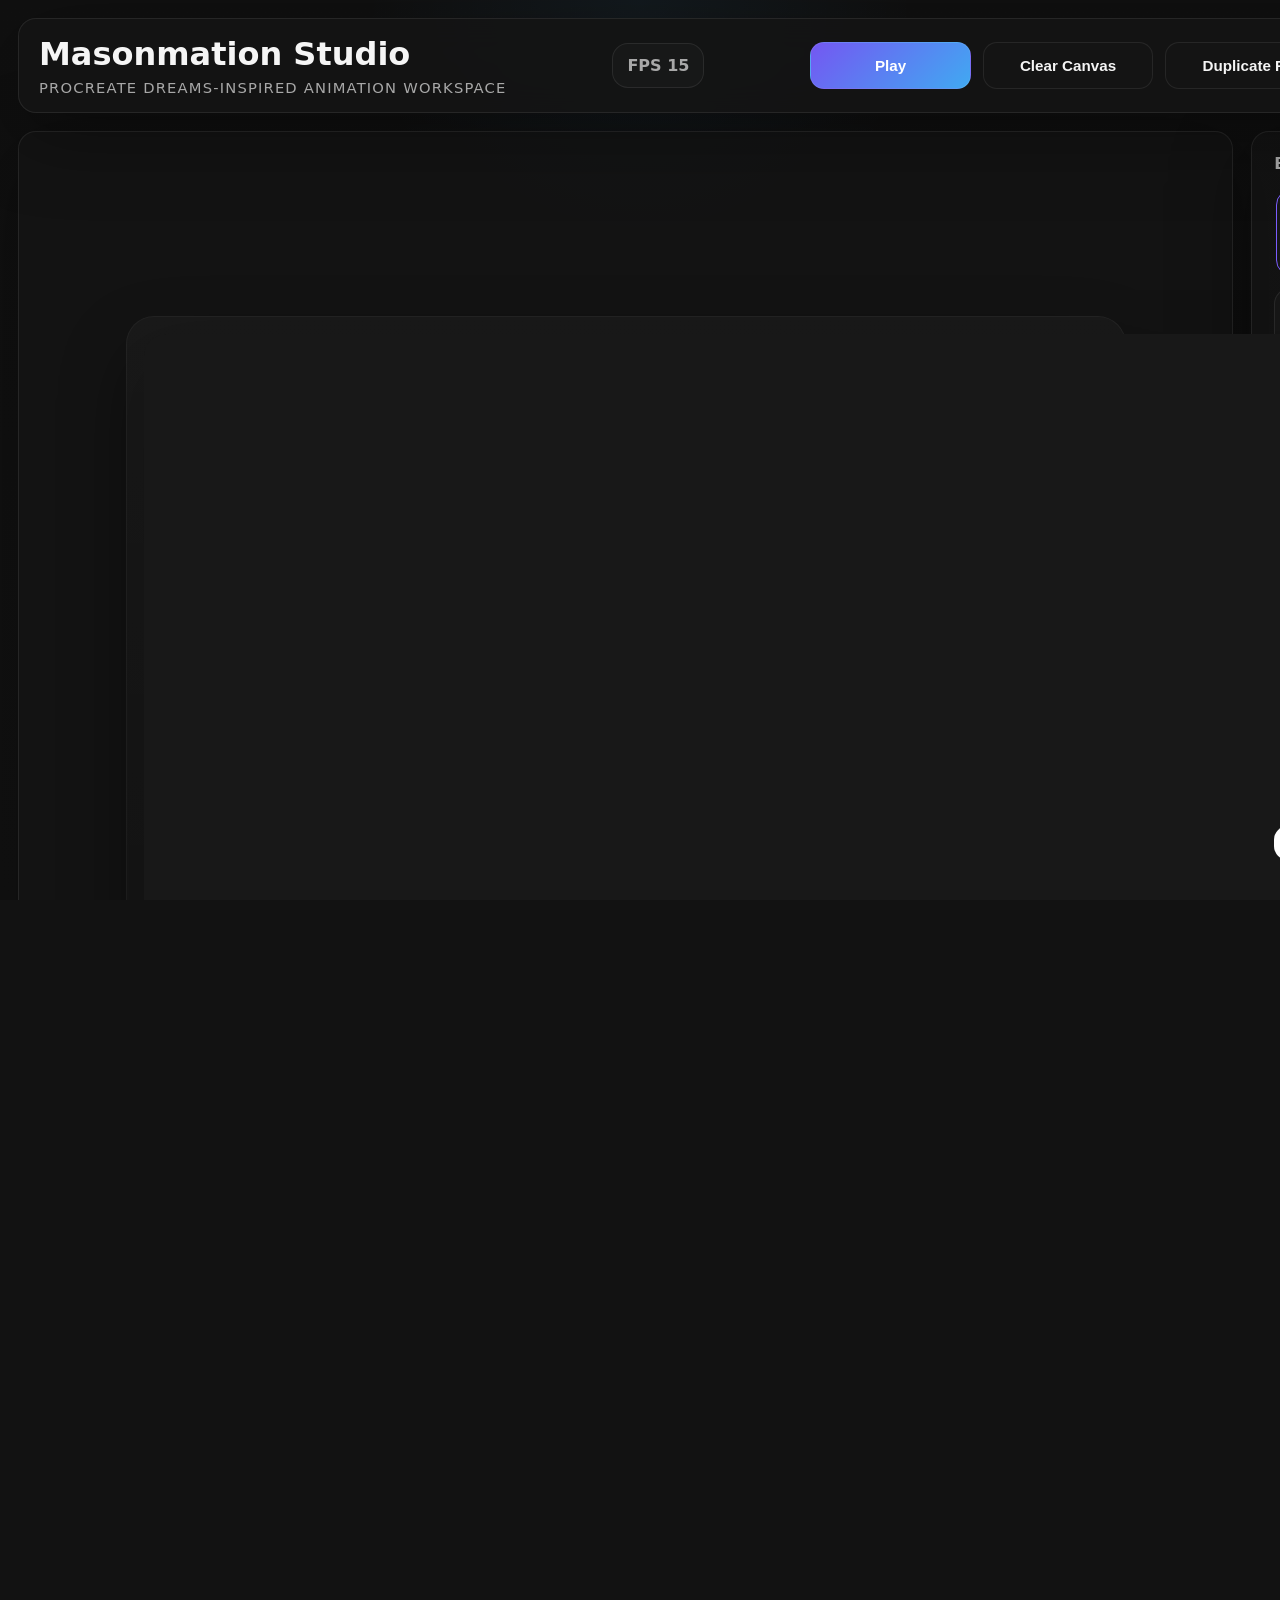
==== index.html @ 1e4b5a47 "start" ====
<!doctype html>
<html lang="en">
  <head>
    <meta charset="UTF-8" />
    <meta name="viewport" content="width=device-width, initial-scale=1.0" />
    <title>Masonmation Studio</title>
    <link rel="stylesheet" href="styles.css" />
  </head>
  <body>
    <header>
      <div class="brand">
        <h1>Masonmation Studio</h1>
        <span>Procreate Dreams-inspired animation workspace</span>
      </div>
      <div class="metric" aria-live="polite">
        <strong id="fpsCounter">FPS 0</strong>
      </div>
      <div class="toolbar" role="toolbar" aria-label="Primary studio controls">
        <button id="playPauseBtn" class="primary" type="button">Play</button>
        <button id="clearBtn" type="button">Clear Canvas</button>
        <button id="duplicateFrameBtn" type="button">Duplicate Frame</button>
        <button id="exportBtn" class="danger" type="button">Export PNG</button>
      </div>
    </header>

    <main>
      <section class="studio-panel" aria-label="Central drawing workspace">
        <div class="canvas-shell">
          <canvas
            id="studioCanvas"
            width="1280"
            height="720"
            aria-label="Animation canvas"
          ></canvas>
        </div>
      </section>

      <aside aria-label="Brush and animation controls">
        <div class="panel-group">
          <h2>Brush Library</h2>
          <div
            class="brush-list"
            role="radiogroup"
            aria-label="Brush selection"
          >
            <button
              class="brush-button active"
              data-brush="technical"
              type="button"
              role="radio"
              aria-checked="true"
            >
              Technical Pen
              <small>Sharp, crisp strokes with polished anti-aliasing</small>
            </button>
            <button
              class="brush-button"
              data-brush="pencil"
              type="button"
              role="radio"
              aria-checked="false"
            >
              Sketching Pencil
              <small>Graphite grain with textured opacity build-up</small>
            </button>
            <button
              class="brush-button"
              data-brush="airbrush"
              type="button"
              role="radio"
              aria-checked="false"
            >
              Airbrush
              <small>Soft radial fading for atmospheric glow</small>
            </button>
            <button
              class="brush-button"
              data-brush="fill"
              type="button"
              role="radio"
              aria-checked="false"
            >
              Fill Tool
              <small>Drag a color onto the canvas to flood fill an area</small>
            </button>
          </div>
        </div>

        <div class="panel-group">
          <h2>Brush Properties</h2>
          <div class="slider-row">
            <label for="sizeRange"
              >Diameter <strong id="sizeValue">28</strong> px</label
            >
            <input id="sizeRange" type="range" min="1" max="100" value="28" />
          </div>
          <div class="slider-row">
            <label for="opacityRange"
              >Opacity <strong id="opacityValue">92</strong>%</label
            >
            <input
              id="opacityRange"
              type="range"
              min="1"
              max="100"
              value="92"
            />
          </div>
          <div class="slider-row">
            <label for="colorPicker">
              Brush Color <strong id="colorValue">#ffffff</strong>
            </label>
            <input id="colorPicker" type="color" value="#ffffff" />
          </div>
          <div class="color-palette" aria-label="Preset brush colors">
            <button
              class="color-swatch active"
              type="button"
              data-color="#ffffff"
              style="background: #ffffff"
            ></button>
            <button
              class="color-swatch"
              type="button"
              data-color="#7a5cff"
              style="background: #7a5cff"
            ></button>
            <button
              class="color-swatch"
              type="button"
              data-color="#44b2ff"
              style="background: #44b2ff"
            ></button>
            <button
              class="color-swatch"
              type="button"
              data-color="#ff5f7a"
              style="background: #ff5f7a"
            ></button>
            <button
              class="color-swatch"
              type="button"
              data-color="#4be8ac"
              style="background: #4be8ac"
            ></button>
            <button
              class="color-swatch"
              type="button"
              data-color="#ffd86d"
              style="background: #ffd86d"
            ></button>
          </div>
          <div class="slider-row">
            <label for="opacityRange"
              >Opacity <strong id="opacityValue">92</strong>%</label
            >
            <input
              id="opacityRange"
              type="range"
              min="1"
              max="100"
              value="92"
            />
          </div>
          <div class="status-row">
            <span
              >Current Brush:
              <strong id="brushName">Technical Pen</strong></span
            >
            <span
              >Frame Rate Target: <strong id="fpsValue">12</strong> FPS</span
            >
            <span>Frame Count: <strong id="frameCount">1</strong></span>
          </div>
        </div>

        <div class="panel-group">
          <h2>Playback Settings</h2>
          <div class="slider-row">
            <label for="fpsRange"
              >Playback Speed <strong id="fpsDisplay">12</strong> FPS</label
            >
            <input id="fpsRange" type="range" min="1" max="60" value="12" />
          </div>
          <div class="slider-row">
            <label for="onionOpacityRange"
              >Onion Skin <strong id="onionOpacityValue">35</strong>%</label
            >
            <input
              id="onionOpacityRange"
              type="range"
              min="0"
              max="100"
              value="35"
            />
          </div>
        </div>
      </aside>
    </main>

    <footer>
      <div class="timeline-shell">
        <div class="timeline-controls">
          <div class="timeline-buttons">
            <button id="addFrameBtn" type="button">Add Keyframe</button>
            <button id="removeFrameBtn" type="button">Remove Keyframe</button>
          </div>
          <div class="timeline-fps-controls">
            <button id="fpsDownBtn" type="button">- FPS</button>
            <input
              id="timelinePlayback"
              type="range"
              min="1"
              max="60"
              value="12"
              aria-label="Frame scrubber"
            />
            <button id="fpsUpBtn" type="button">+ FPS</button>
          </div>
          <div class="frame-actions">
            <button id="prevFrameBtn" class="small" type="button">Prev</button>
            <button id="nextFrameBtn" class="small" type="button">Next</button>
          </div>
        </div>
        <div class="frame-sequence-header">
          <h2>Keyframes</h2>
          <span class="frame-note">Tap a thumbnail to select</span>
        </div>
        <div
          id="frameDeck"
          class="frame-deck"
          aria-label="Keyframe sequence"
        ></div>
      </div>
    </footer>

    <script src="script.js"></script>
  </body>
</html>
          this.fpsUpBtn = document.getElementById("fpsUpBtn");
          this.frameDeck = document.getElementById("frameDeck");
          this.fpsRange = document.getElementById("fpsRange");
          this.timelinePlayback = document.getElementById("timelinePlayback");
          this.onionOpacityRange = document.getElementById("onionOpacityRange");
          this.onionOpacityValue = document.getElementById("onionOpacityValue");
          this.brushButtons = Array.from(
            document.querySelectorAll(".brush-button"),
          );
          this.sizeRange = document.getElementById("sizeRange");
          this.opacityRange = document.getElementById("opacityRange");
          this.colorPicker = document.getElementById("colorPicker");
          this.colorValueLabel = document.getElementById("colorValue");
          this.colorSwatches = Array.from(
            document.querySelectorAll(".color-swatch"),
          );
          this.brushNameLabel = document.getElementById("brushName");
          this.sizeValue = document.getElementById("sizeValue");
          this.opacityValue = document.getElementById("opacityValue");
          this.fpsValue = document.getElementById("fpsValue");
          this.fpsDisplay = document.getElementById("fpsDisplay");
          this.frameCountLabel = document.getElementById("frameCount");

          this.brushSettings = {
            mode: "technical",
            diameter: 28,
            opacity: 0.92,
            color: "#ffffff",
          };
          this.onionOpacity = 0.35;

          this.timeline = [];
          this.activeIndex = 0;
          this.isPlaying = false;
          this.lastFrameTime = 0;
          this.playbackAccumulator = 0;
          this.currentFPS = 0;
          this.pointerDown = false;
          this.lastPoint = null;

          this.setupCanvas();
          this.createInitialFrame();
          this.bindEvents();
          this.renderTimeline();
          requestAnimationFrame(this.loop.bind(this));
        }

        setupCanvas() {
          const dpr = window.devicePixelRatio || 1;
          const targetWidth = 1280;
          const targetHeight = 720;
          this.canvas.dataset.baseWidth = targetWidth;
          this.canvas.dataset.baseHeight = targetHeight;
          this.canvas.width = targetWidth * dpr;
          this.canvas.height = targetHeight * dpr;
          this.canvas.style.width = targetWidth + "px";
          this.canvas.style.height = targetHeight + "px";
          this.ctx.setTransform(dpr, 0, 0, dpr, 0, 0);
          this.ctx.lineCap = "round";
          this.ctx.lineJoin = "round";
          this.clearCanvas();
        }

        createInitialFrame() {
          const blank = this.ctx.createImageData(
            this.canvas.dataset.baseWidth,
            this.canvas.dataset.baseHeight,
          );
          this.timeline.push({ id: Date.now(), imageData: blank });
          this.commitCurrentFrame();
          this.updateFrameCount();
        }

        bindEvents() {
          this.canvas.addEventListener(
            "pointerdown",
            this.onPointerDown.bind(this),
          );
          window.addEventListener("pointermove", this.onPointerMove.bind(this));
          window.addEventListener("pointerup", this.onPointerUp.bind(this));
          this.playPauseBtn.addEventListener(
            "click",
            this.togglePlayback.bind(this),
          );
          this.clearBtn.addEventListener("click", this.clearCanvas.bind(this));
          this.exportBtn.addEventListener("click", this.exportPNG.bind(this));
          this.addFrameBtn.addEventListener(
            "click",
            this.addBlankFrame.bind(this),
          );
          this.duplicateFrameBtn.addEventListener(
            "click",
            this.duplicateFrame.bind(this),
          );
          this.prevFrameBtn.addEventListener(
            "click",
            this.selectPreviousFrame.bind(this),
          );
          this.nextFrameBtn.addEventListener(
            "click",
            this.selectNextFrame.bind(this),
          );
          this.fpsRange.addEventListener("input", this.onFPSChange.bind(this));
          this.timelinePlayback.addEventListener(
            "input",
            this.onTimelineScrub.bind(this),
          );
          this.onionOpacityRange.addEventListener(
            "input",
            this.onOnionOpacityChange.bind(this),
          );
          this.sizeRange.addEventListener(
            "input",
            this.onSizeChange.bind(this),
          );
          this.opacityRange.addEventListener(
            "input",
            this.onOpacityChange.bind(this),
          );
          this.colorPicker.addEventListener(
            "input",
            this.onColorChange.bind(this),
          );
          this.removeFrameBtn.addEventListener(
            "click",
            this.removeCurrentFrame.bind(this),
          );
          this.fpsDownBtn.addEventListener(
            "click",
            this.adjustFPS.bind(this, -1),
          );
          this.fpsUpBtn.addEventListener("click", this.adjustFPS.bind(this, 1));
          this.colorSwatches.forEach((button) => {
            button.draggable = true;
            button.addEventListener(
              "click",
              this.onColorSwatchClick.bind(this),
            );
            button.addEventListener(
              "dragstart",
              this.onColorDragStart.bind(this),
            );
            button.addEventListener("dragend", this.onColorDragEnd.bind(this));
          });
          this.canvas.addEventListener(
            "dragover",
            this.onCanvasDragOver.bind(this),
          );
          this.canvas.addEventListener("drop", this.onCanvasDrop.bind(this));
          this.brushButtons.forEach((button) =>
            button.addEventListener("click", this.onBrushSelect.bind(this)),
          );
        }

        onBrushSelect(event) {
          const button = event.currentTarget;
          const selected = button.dataset.brush;
          this.brushSettings.mode = selected;
          this.brushButtons.forEach((btn) => {
            const isSelected = btn.dataset.brush === selected;
            btn.classList.toggle("active", isSelected);
            btn.setAttribute("aria-checked", isSelected ? "true" : "false");
          });
          this.brushNameLabel.textContent = button.textContent.trim();
        }

        onColorChange(event) {
          const color = event.target.value;
          this.brushSettings.color = color;
          this.colorValueLabel.textContent = color;
          this.colorSwatches.forEach((swatch) => {
            swatch.classList.toggle("active", swatch.dataset.color === color);
          });
        }

        onColorSwatchClick(event) {
          const color = event.currentTarget.dataset.color;
          this.brushSettings.color = color;
          this.colorPicker.value = color;
          this.colorValueLabel.textContent = color;
          this.colorSwatches.forEach((swatch) => {
            swatch.classList.toggle("active", swatch.dataset.color === color);
          });
        }

        onColorDragStart(event) {
          const color = event.currentTarget.dataset.color;
          event.dataTransfer.setData("text/plain", color);
          event.dataTransfer.effectAllowed = "copy";
          event.currentTarget.classList.add("dragging");
        }

        onCanvasDragOver(event) {
          event.preventDefault();
          event.dataTransfer.dropEffect = "copy";
        }

        onCanvasDrop(event) {
          event.preventDefault();
          const color = event.dataTransfer.getData("text/plain");
          if (!color) return;
          const point = this.normalizePoint(event);
          this.fillAreaAt(point, color);
          this.commitCurrentFrame();
        }

        onSizeChange(event) {
          const diameter = Number(event.target.value);
          this.brushSettings.diameter = diameter;
          this.sizeValue.textContent = diameter;
        }

        onOpacityChange(event) {
          const opacity = Number(event.target.value) / 100;
          this.brushSettings.opacity = opacity;
          this.opacityValue.textContent = String(Math.round(opacity * 100));
        }

        onFPSChange(event) {
          const fps = Number(event.target.value);
          this.fpsValue.textContent = fps;
          this.fpsDisplay.textContent = fps;
          this.timelinePlayback.value = fps;
        }

        onTimelineScrub(event) {
          const targetFPS = Number(event.target.value);
          this.fpsRange.value = targetFPS;
          this.onFPSChange({ target: { value: targetFPS } });
        }

        onOnionOpacityChange(event) {
          const value = Number(event.target.value);
          this.onionOpacity = value / 100;
          this.onionOpacityValue.textContent = value;
          this.restoreCurrentFrame();
        }

        adjustFPS(amount) {
          const currentValue = Number(this.fpsRange.value);
          const nextValue = Math.min(60, Math.max(1, currentValue + amount));
          this.fpsRange.value = nextValue;
          this.onFPSChange({ target: { value: nextValue } });
        }

        removeCurrentFrame() {
          if (this.timeline.length <= 1) return;
          this.timeline.splice(this.activeIndex, 1);
          this.activeIndex = Math.min(
            this.activeIndex,
            this.timeline.length - 1,
          );
          this.restoreCurrentFrame();
          this.updateFrameCount();
          this.renderTimeline();
        }

        onPointerDown(event) {
          if (this.isPlaying) return;
          const point = this.normalizePoint(event);
          if (this.brushSettings.mode === "fill") {
            this.fillAreaAt(point, this.brushSettings.color);
            this.commitCurrentFrame();
            return;
          }
          this.pointerDown = true;
          this.canvas.setPointerCapture(event.pointerId);
          this.lastPoint = point;
          this.drawAtPoint(point, true);
        }

        onPointerMove(event) {
          if (!this.pointerDown || this.isPlaying) return;
          const point = this.normalizePoint(event);
          if (this.lastPoint) {
            this.drawLine(this.lastPoint, point);
          }
          this.lastPoint = point;
        }

        onPointerUp(event) {
          if (!this.pointerDown) return;
          this.pointerDown = false;
          this.canvas.releasePointerCapture(event.pointerId);
          this.commitCurrentFrame();
          this.lastPoint = null;
        }

        normalizePoint(event) {
          const rect = this.canvas.getBoundingClientRect();
          const x =
            ((event.clientX - rect.left) * (this.canvas.width / rect.width)) /
            (window.devicePixelRatio || 1);
          const y =
            ((event.clientY - rect.top) * (this.canvas.height / rect.height)) /
            (window.devicePixelRatio || 1);
          return { x, y };
        }

        drawAtPoint(point, isPress = false) {
          if (this.brushSettings.mode === "airbrush") {
            this.paintAirbrush(point);
          } else if (this.brushSettings.mode === "pencil") {
            this.paintPencil(point, isPress);
          } else {
            this.paintTechnical(point);
          }
        }

        drawLine(from, to) {
          const steps = Math.max(
            2,
            Math.ceil(Math.hypot(to.x - from.x, to.y - from.y) / 2),
          );
          const dx = (to.x - from.x) / steps;
          const dy = (to.y - from.y) / steps;
          for (let step = 0; step <= steps; step += 1) {
            const point = {
              x: from.x + dx * step,
              y: from.y + dy * step,
            };
            this.drawAtPoint(point);
          }
        }

        fillAreaAt(point, fillColor) {
          const width = this.canvas.dataset.baseWidth;
          const height = this.canvas.dataset.baseHeight;
          const imageData = this.ctx.getImageData(0, 0, width, height);
          const data = imageData.data;
          const targetIndex =
            (Math.floor(point.y) * width + Math.floor(point.x)) * 4;
          const targetR = data[targetIndex];
          const targetG = data[targetIndex + 1];
          const targetB = data[targetIndex + 2];
          const targetA = data[targetIndex + 3];
          const fillRGBA = this.hexToRgbaArray(fillColor, 255);
          if (
            targetR === fillRGBA[0] &&
            targetG === fillRGBA[1] &&
            targetB === fillRGBA[2] &&
            targetA === fillRGBA[3]
          ) {
            return;
          }

          const stack = [{ x: Math.floor(point.x), y: Math.floor(point.y) }];
          while (stack.length) {
            const { x, y } = stack.pop();
            if (x < 0 || x >= width || y < 0 || y >= height) continue;
            let offset = (y * width + x) * 4;
            if (
              data[offset] !== targetR ||
              data[offset + 1] !== targetG ||
              data[offset + 2] !== targetB ||
              data[offset + 3] !== targetA
            ) {
              continue;
            }

            let left = x;
            while (left >= 0) {
              const leftOffset = (y * width + left) * 4;
              if (
                data[leftOffset] !== targetR ||
                data[leftOffset + 1] !== targetG ||
                data[leftOffset + 2] !== targetB ||
                data[leftOffset + 3] !== targetA
              ) {
                break;
              }
              left -= 1;
            }
            left += 1;

            let right = x;
            while (right < width) {
              const rightOffset = (y * width + right) * 4;
              if (
                data[rightOffset] !== targetR ||
                data[rightOffset + 1] !== targetG ||
                data[rightOffset + 2] !== targetB ||
                data[rightOffset + 3] !== targetA
              ) {
                break;
              }
              right += 1;
            }
            right -= 1;

            for (let fillX = left; fillX <= right; fillX += 1) {
              const fillOffset = (y * width + fillX) * 4;
              data[fillOffset] = fillRGBA[0];
              data[fillOffset + 1] = fillRGBA[1];
              data[fillOffset + 2] = fillRGBA[2];
              data[fillOffset + 3] = fillRGBA[3];

              if (y > 0) stack.push({ x: fillX, y: y - 1 });
              if (y < height - 1) stack.push({ x: fillX, y: y + 1 });
            }
          }

          this.ctx.putImageData(imageData, 0, 0);
        }

        paintTechnical(point) {
          const size = this.brushSettings.diameter;
          this.ctx.save();
          this.ctx.globalAlpha = this.brushSettings.opacity;
          this.ctx.lineWidth = size;
          this.ctx.strokeStyle = this.brushSettings.color;
          this.ctx.beginPath();
          this.ctx.arc(point.x, point.y, size * 0.5, 0, Math.PI * 2);
          this.ctx.fillStyle = this.brushSettings.color;
          this.ctx.fill();
          this.ctx.restore();
        }

        paintPencil(point, isPress) {
          const baseSize = this.brushSettings.diameter;
          const alpha = Math.max(0.12, this.brushSettings.opacity * 0.28);
          this.ctx.save();
          this.ctx.globalAlpha = alpha;
          this.ctx.strokeStyle = this.brushSettings.color;
          this.ctx.lineWidth = baseSize * 0.55;
          this.ctx.lineCap = "round";
          this.ctx.lineJoin = "round";
          for (let pass = 0; pass < 4; pass += 1) {
            const jitterX = (Math.random() - 0.5) * baseSize * 0.35;
            const jitterY = (Math.random() - 0.5) * baseSize * 0.35;
            this.ctx.beginPath();
            this.ctx.moveTo(point.x + jitterX, point.y + jitterY);
            this.ctx.lineTo(point.x + jitterX + 0.1, point.y + jitterY + 0.1);
            this.ctx.stroke();
          }
          this.ctx.restore();

          if (isPress) {
            this.ctx.save();
            this.ctx.globalAlpha = alpha * 0.5;
            this.ctx.fillStyle = this.brushSettings.color;
            this.ctx.beginPath();
            this.ctx.arc(point.x, point.y, baseSize * 0.35, 0, Math.PI * 2);
            this.ctx.fill();
            this.ctx.restore();
          }
        }

        paintAirbrush(point) {
          const radius = this.brushSettings.diameter * 0.75;
          const gradient = this.ctx.createRadialGradient(
            point.x,
            point.y,
            radius * 0.05,
            point.x,
            point.y,
            radius,
          );
          gradient.addColorStop(
            0,
            this.hexToRgba(
              this.brushSettings.color,
              this.brushSettings.opacity,
            ),
          );
          gradient.addColorStop(
            0.6,
            this.hexToRgba(
              this.brushSettings.color,
              this.brushSettings.opacity * 0.35,
            ),
          );
          gradient.addColorStop(1, this.hexToRgba(this.brushSettings.color, 0));
          this.ctx.save();
          this.ctx.globalCompositeOperation = "source-over";
          this.ctx.fillStyle = gradient;
          this.ctx.beginPath();
          this.ctx.arc(point.x, point.y, radius, 0, Math.PI * 2);
          this.ctx.fill();
          this.ctx.restore();
        }

        hexToRgba(hex, alpha) {
          const normalized = hex.replace("#", "");
          const bigint = parseInt(normalized, 16);
          const r = (bigint >> 16) & 255;
          const g = (bigint >> 8) & 255;
          const b = bigint & 255;
          return `rgba(${r}, ${g}, ${b}, ${alpha})`;
        }

        hexToRgbaArray(hex, alpha = 255) {
          const normalized = hex.replace("#", "");
          const bigint = parseInt(normalized, 16);
          const r = (bigint >> 16) & 255;
          const g = (bigint >> 8) & 255;
          const b = bigint & 255;
          return [r, g, b, alpha];
        }

        onColorDragEnd(event) {
          event.currentTarget.classList.remove("dragging");
        }

        clearCanvas() {
          this.ctx.save();
          this.ctx.setTransform(1, 0, 0, 1, 0, 0);
          this.ctx.clearRect(0, 0, this.canvas.width, this.canvas.height);
          this.ctx.restore();
          this.ctx.fillStyle = "rgba(0,0,0,0)";
          const blank = this.ctx.createImageData(
            this.canvas.dataset.baseWidth,
            this.canvas.dataset.baseHeight,
          );
          this.ctx.putImageData(blank, 0, 0);
          this.commitCurrentFrame();
        }

        commitCurrentFrame() {
          const imageData = this.ctx.getImageData(
            0,
            0,
            this.canvas.dataset.baseWidth,
            this.canvas.dataset.baseHeight,
          );
          this.timeline[this.activeIndex] = {
            id: this.timeline[this.activeIndex]?.id || Date.now(),
            imageData: imageData,
          };
          this.updateFrameCount();
          this.renderTimeline();
        }

        restoreCurrentFrame() {
          const current = this.timeline[this.activeIndex];
          if (!current) return;
          const width = this.canvas.dataset.baseWidth;
          const height = this.canvas.dataset.baseHeight;
          this.ctx.clearRect(0, 0, width, height);
          if (this.onionOpacity > 0 && this.activeIndex > 0) {
            const previous = this.timeline[this.activeIndex - 1];
            if (previous) {
              this.ctx.save();
              this.ctx.globalAlpha = this.onionOpacity;
              this.ctx.putImageData(previous.imageData, 0, 0);
              this.ctx.restore();
            }
          }
          this.ctx.putImageData(current.imageData, 0, 0);
        }

        addBlankFrame() {
          const blank = this.ctx.createImageData(
            this.canvas.dataset.baseWidth,
            this.canvas.dataset.baseHeight,
          );
          this.timeline.splice(this.activeIndex + 1, 0, {
            id: Date.now(),
            imageData: blank,
          });
          this.activeIndex += 1;
          this.updateFrameCount();
          this.renderTimeline();
          this.restoreCurrentFrame();
        }

        duplicateFrame() {
          const current = this.timeline[this.activeIndex];
          const copy = this.cloneImageData(current.imageData);
          this.timeline.splice(this.activeIndex + 1, 0, {
            id: Date.now(),
            imageData: copy,
          });
          this.activeIndex += 1;
          this.updateFrameCount();
          this.renderTimeline();
          this.restoreCurrentFrame();
        }

        cloneImageData(source) {
          const copy = this.ctx.createImageData(source.width, source.height);
          copy.data.set(new Uint8ClampedArray(source.data));
          return copy;
        }

        selectFrame(index) {
          if (index < 0 || index >= this.timeline.length) return;
          this.commitCurrentFrame();
          this.activeIndex = index;
          this.restoreCurrentFrame();
          this.renderTimeline();
        }

        selectPreviousFrame() {
          this.selectFrame(Math.max(0, this.activeIndex - 1));
        }

        selectNextFrame() {
          this.selectFrame(
            Math.min(this.timeline.length - 1, this.activeIndex + 1),
          );
        }

        togglePlayback() {
          this.isPlaying = !this.isPlaying;
          this.playPauseBtn.textContent = this.isPlaying ? "Pause" : "Play";
          if (!this.isPlaying) {
            this.commitCurrentFrame();
          } else {
            this.playbackAccumulator = 0;
            this.lastFrameTime = performance.now();
          }
        }

        loop(timestamp) {
          const delta = timestamp - this.lastFrameTime;
          this.lastFrameTime = timestamp;
          this.currentFPS = 1000 / Math.max(delta, 1);
          this.fpsCounter.textContent = `FPS ${Math.round(this.currentFPS)}`;
          if (this.isPlaying) {
            const target = 1000 / Number(this.fpsRange.value);
            this.playbackAccumulator += delta;
            while (this.playbackAccumulator >= target) {
              this.playbackAccumulator -= target;
              this.activeIndex = (this.activeIndex + 1) % this.timeline.length;
              this.restoreCurrentFrame();
              this.renderTimeline();
            }
          }
          requestAnimationFrame(this.loop.bind(this));
        }

        renderTimeline() {
          this.frameDeck.innerHTML = "";
          this.timeline.forEach((frame, index) => {
            const card = document.createElement("div");
            card.className =
              "frame-card" + (index === this.activeIndex ? " active" : "");
            const titleButton = document.createElement("button");
            titleButton.type = "button";
            titleButton.textContent = `Frame ${index + 1}`;
            titleButton.addEventListener("click", () =>
              this.selectFrame(index),
            );

            const thumbShell = document.createElement("div");
            thumbShell.className = "frame-thumb";
            const thumbCanvas = document.createElement("canvas");
            thumbCanvas.width = 128;
            thumbCanvas.height = 72;
            const thumbCtx = thumbCanvas.getContext("2d");
            const preview = document.createElement("canvas");
            preview.width = frame.imageData.width;
            preview.height = frame.imageData.height;
            preview.getContext("2d").putImageData(frame.imageData, 0, 0);
            thumbCtx.drawImage(
              preview,
              0,
              0,
              thumbCanvas.width,
              thumbCanvas.height,
            );
            thumbShell.appendChild(thumbCanvas);

            const actions = document.createElement("div");
            actions.className = "frame-actions";
            const gotoBtn = document.createElement("button");
            gotoBtn.className = "small";
            gotoBtn.type = "button";
            gotoBtn.textContent = "Go";
            gotoBtn.addEventListener("click", () => this.selectFrame(index));
            const removeBtn = document.createElement("button");
            removeBtn.className = "small";
            removeBtn.type = "button";
            removeBtn.textContent = "Del";
            removeBtn.addEventListener("click", () => {
              if (this.timeline.length === 1) return;
              this.timeline.splice(index, 1);
              this.activeIndex = Math.min(
                this.activeIndex,
                this.timeline.length - 1,
              );
              this.restoreCurrentFrame();
              this.updateFrameCount();
              this.renderTimeline();
            });
            actions.appendChild(gotoBtn);
            actions.appendChild(removeBtn);

            card.appendChild(titleButton);
            card.appendChild(thumbShell);
            card.appendChild(actions);
            this.frameDeck.appendChild(card);
          });
          this.frameCountLabel.textContent = this.timeline.length;
        }

        updateFrameCount() {
          this.frameCountLabel.textContent = this.timeline.length;
        }

        exportPNG() {
          this.commitCurrentFrame();
          this.canvas.toBlob((blob) => {
            if (!blob) return;
            const url = URL.createObjectURL(blob);
            const anchor = document.createElement("a");
            anchor.href = url;
            anchor.download = "masonmation-frame.png";
            document.body.appendChild(anchor);
            anchor.click();
            anchor.remove();
            URL.revokeObjectURL(url);
          }, "image/png");
        }
      }

      window.addEventListener("DOMContentLoaded", () => {
        new AnimationStudio();
      });
    </script>
  </body>
</html>
---- styles.css ----
:root {
  color-scheme: dark;
  --bg-surface: #121212;
  --bg-panel: #1b1b1b;
  --bg-canvas: #181818;
  --text-primary: #f5f5f5;
  --text-secondary: #a8a8a8;
  --border: rgba(255, 255, 255, 0.08);
  --shadow: 0 20px 80px rgba(0, 0, 0, 0.35);
  --accent: #7a5cff;
  --accent-strong: #44b2ff;
  --danger: #ff5f7a;
  --success: #4be8ac;
  --canvas-width: 1024px;
  --canvas-height: 576px;
  --radius: 18px;
}

* {
  box-sizing: border-box;
}

html,
body {
  margin: 0;
  height: 100%;
  background:
    radial-gradient(
      circle at top,
      rgba(66, 178, 255, 0.06),
      transparent 25%
    ),
    linear-gradient(180deg, #101010 0%, #121212 100%);
  color: var(--text-primary);
  font-family:
    Inter,
    ui-sans-serif,
    system-ui,
    -apple-system,
    BlinkMacSystemFont,
    "Segoe UI",
    sans-serif;
  overflow-x: hidden;
  overflow-y: auto;
}

body {
  display: grid;
  grid-template-rows: auto 1fr auto;
  min-height: 100vh;
  gap: 18px;
  padding: 18px;
}

header,
footer {
  display: flex;
  align-items: center;
  justify-content: space-between;
  background: rgba(20, 20, 20, 0.9);
  border: 1px solid var(--border);
  backdrop-filter: blur(15px);
  padding: 16px 20px;
  border-radius: var(--radius);
  box-shadow: var(--shadow);
}

header h1,
header p,
footer h2 {
  margin: 0;
}

.brand {
  display: grid;
  gap: 6px;
}

.brand span {
  color: var(--text-secondary);
  font-size: 0.92rem;
  letter-spacing: 0.08em;
  text-transform: uppercase;
}

.toolbar {
  display: grid;
  grid-template-columns: repeat(4, minmax(120px, auto));
  gap: 12px;
  width: min(100%, 720px);
}

.toolbar button,
.toolbar select {
  border: 1px solid rgba(255, 255, 255, 0.08);
  background: #141414;
  color: var(--text-primary);
  border-radius: 14px;
  padding: 14px 16px;
  font-size: 0.95rem;
  font-weight: 600;
  cursor: pointer;
  transition:
    transform 140ms ease,
    border-color 140ms ease,
    background 140ms ease;
}

.toolbar button:hover,
.toolbar select:hover {
  transform: translateY(-1px);
  border-color: rgba(122, 92, 255, 0.6);
}

.toolbar button.primary {
  background: linear-gradient(
    135deg,
    rgba(122, 92, 255, 0.95),
    rgba(68, 178, 255, 0.95)
  );
  color: #ffffff;
}

.toolbar button.danger {
  background: rgba(255, 95, 122, 0.16);
  color: #ffa3b5;
}

.metric {
  display: inline-flex;
  align-items: center;
  gap: 10px;
  padding: 12px 14px;
  border: 1px solid var(--border);
  border-radius: 16px;
  font-variant-numeric: tabular-nums;
  color: var(--text-secondary);
  background: rgba(255, 255, 255, 0.02);
}

main {
  display: grid;
  grid-template-columns: 1fr 300px;
  gap: 18px;
  align-items: stretch;
}

.studio-panel {
  display: grid;
  place-items: center;
  padding: 20px;
  background: rgba(20, 20, 20, 0.85);
  border-radius: var(--radius);
  border: 1px solid var(--border);
  box-shadow: var(--shadow);
}

.canvas-shell {
  position: relative;
  width: min(100%, 1000px);
  aspect-ratio: 16 / 9;
  max-height: calc(100vh - 240px);
  padding: 18px;
  background: linear-gradient(
    180deg,
    rgba(255, 255, 255, 0.03) 0%,
    rgba(255, 255, 255, 0.01) 100%
  );
  border-radius: 28px;
  box-shadow:
    inset 0 0 0 1px rgba(255, 255, 255, 0.04),
    0 30px 70px rgba(0, 0, 0, 0.22);
}

canvas#studioCanvas {
  width: 100%;
  height: 100%;
  display: block;
  border-radius: 22px;
  background: var(--bg-canvas);
  box-shadow: 0 30px 70px rgba(0, 0, 0, 0.28);
  cursor: crosshair;
  touch-action: none;
}

aside {
  display: grid;
  gap: 20px;
  background: rgba(20, 20, 20, 0.88);
  border-radius: var(--radius);
  border: 1px solid var(--border);
  padding: 22px;
  min-height: 520px;
  box-shadow: var(--shadow);
}

.panel-group {
  display: grid;
  gap: 16px;
}

.panel-group h2 {
  font-size: 1rem;
  letter-spacing: 0.08em;
  color: var(--text-secondary);
  text-transform: uppercase;
  margin: 0;
}

.brush-list {
  display: grid;
  gap: 12px;
}

.brush-button {
  border: 1px solid rgba(255, 255, 255, 0.08);
  border-radius: 16px;
  padding: 16px 18px;
  background: #171717;
  color: var(--text-primary);
  text-align: left;
  cursor: pointer;
  transition:
    border-color 150ms ease,
    transform 150ms ease;
}

.brush-button.active,
.brush-button:hover {
  border-color: var(--accent);
  transform: translateX(2px);
}

.brush-button small {
  display: block;
  color: var(--text-secondary);
  margin-top: 6px;
  font-size: 0.92rem;
}

.slider-row {
  display: grid;
  gap: 10px;
}

.slider-row label {
  display: flex;
  justify-content: space-between;
  font-size: 0.95rem;
  color: var(--text-secondary);
}

.slider-row input[type="range"] {
  width: 100%;
  accent-color: var(--accent);
}

.color-palette {
  display: grid;
  grid-template-columns: repeat(6, 1fr);
  gap: 10px;
}

.color-swatch {
  width: 100%;
  aspect-ratio: 1 / 1;
  border-radius: 14px;
  border: 2px solid rgba(255, 255, 255, 0.08);
  cursor: pointer;
  transition:
    transform 150ms ease,
    border-color 150ms ease;
}

.color-swatch:hover,
.color-swatch.active {
  transform: translateY(-1px);
  border-color: rgba(255, 255, 255, 0.28);
}

.color-swatch.dragging {
  opacity: 0.5;
}

.status-row {
  display: grid;
  gap: 8px;
  padding: 18px;
  border-radius: 20px;
  background: rgba(255, 255, 255, 0.03);
  border: 1px solid rgba(255, 255, 255, 0.06);
}

.status-row span {
  display: inline-flex;
  justify-content: space-between;
  font-size: 0.95rem;
  color: var(--text-secondary);
}

.status-row strong {
  color: var(--text-primary);
  font-weight: 700;
}

footer {
  flex-wrap: wrap;
  align-items: center;
  gap: 16px;
}

.timeline-shell {
  width: 100%;
  display: grid;
  gap: 18px;
}

.timeline-controls {
  display: grid;
  grid-template-columns: auto 1fr auto;
  align-items: center;
  gap: 14px;
}

.timeline-buttons,
.timeline-fps-controls,
.frame-actions {
  display: flex;
  gap: 10px;
  align-items: center;
}

.timeline-controls button,
.timeline-controls input[type="range"] {
  border: 1px solid rgba(255, 255, 255, 0.08);
  background: #141414;
  color: var(--text-primary);
  border-radius: 14px;
  padding: 12px 16px;
  font-size: 0.95rem;
  cursor: pointer;
  width: 100%;
}

.timeline-controls input[type="range"] {
  width: 100%;
  accent-color: var(--accent);
  padding: 0;
}

.frame-deck {
  display: grid;
  grid-auto-flow: column;
  grid-auto-columns: minmax(120px, 1fr);
  gap: 14px;
  overflow-x: auto;
  padding-bottom: 8px;
  scrollbar-width: thin;
  scrollbar-color: rgba(122, 92, 255, 0.5) transparent;
}

.frame-sequence-header {
  display: flex;
  justify-content: space-between;
  align-items: center;
  gap: 12px;
  padding: 0 10px;
}

.frame-sequence-header h2,
.frame-sequence-header .frame-note {
  margin: 0;
  color: var(--text-secondary);
  font-size: 0.95rem;
}

.frame-deck::-webkit-scrollbar {
  height: 10px;
}

.frame-deck::-webkit-scrollbar-thumb {
  background: rgba(122, 92, 255, 0.5);
  border-radius: 999px;
}

.frame-card {
  min-width: 120px;
  padding: 14px;
  border-radius: 18px;
  border: 1px solid rgba(255, 255, 255, 0.08);
  background: #151515;
  display: grid;
  gap: 12px;
  box-shadow: inset 0 0 0 1px rgba(255, 255, 255, 0.02);
}

.frame-card.active {
  border-color: var(--accent);
  background: linear-gradient(
    180deg,
    rgba(122, 92, 255, 0.14),
    rgba(20, 20, 20, 0.9)
  );
}

.frame-card button {
  border: none;
  background: transparent;
  color: var(--text-primary);
  width: 100%;
  text-align: left;
  font-size: 0.95rem;
  font-weight: 700;
  cursor: pointer;
  padding: 0;
}

.frame-thumb {
  width: 100%;
  aspect-ratio: 16 / 9;
  background: #0d0d0d;
  border-radius: 14px;
  overflow: hidden;
  display: grid;
  place-items: center;
}

.frame-thumb canvas {
  width: 100%;
  height: 100%;
  display: block;
}

.frame-actions {
  display: flex;
  gap: 10px;
  justify-content: space-between;
}

.frame-actions button {
  padding: 10px 12px;
  font-size: 0.88rem;
  border-radius: 14px;
}

.frame-actions button.small {
  width: 100%;
}

@media (max-width: 1200px) {
  main {
    grid-template-columns: 1fr;
  }
  aside {
    min-height: auto;
  }
}

@media (max-width: 760px) {
  body {
    padding: 14px;
  }
  header,
  footer {
    flex-direction: column;
    align-items: stretch;
  }
  .toolbar {
    grid-template-columns: 1fr;
  }
  .timeline-controls {
    grid-template-columns: 1fr;
  }
  .frame-deck {
    grid-auto-columns: minmax(140px, 1fr);
  }
}
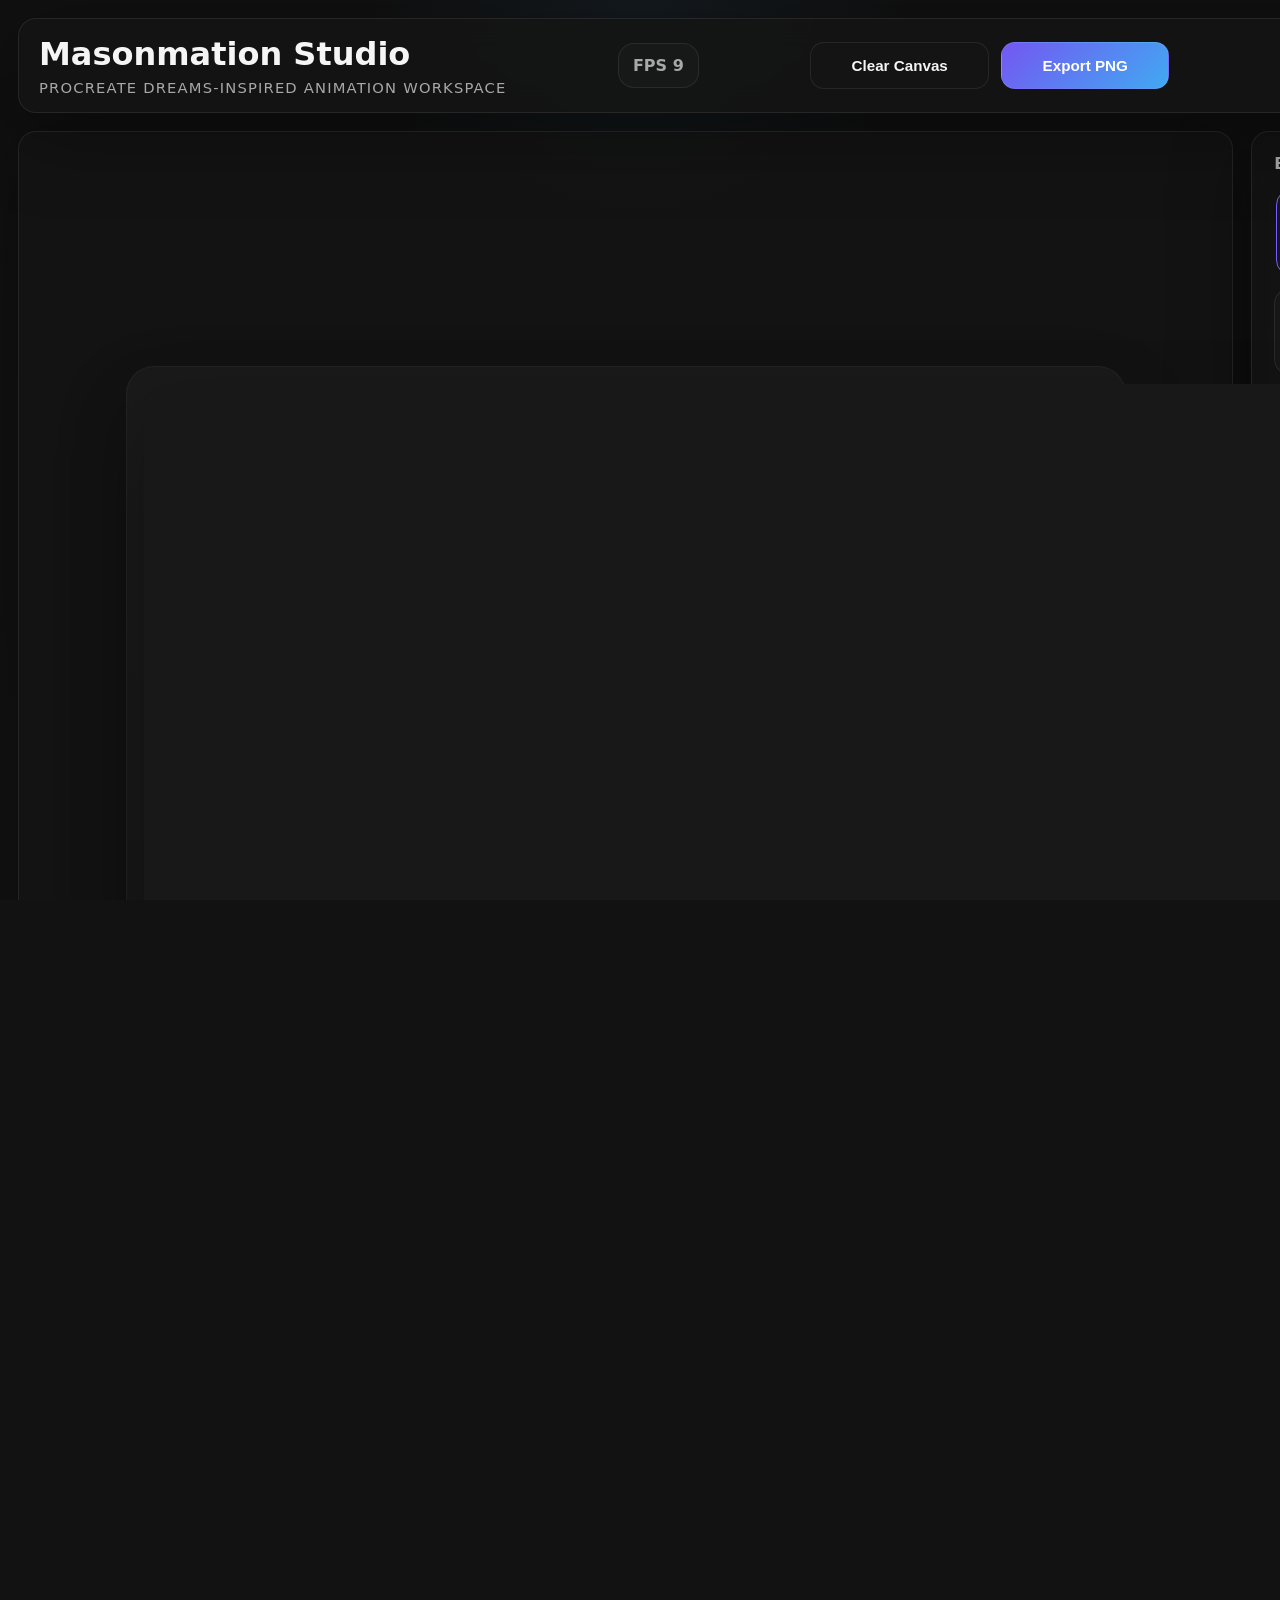
==== commit a5faacd7: "march 19" ====
--- a/index.html
+++ b/index.html
@@ -16,10 +16,8 @@
         <strong id="fpsCounter">FPS 0</strong>
       </div>
       <div class="toolbar" role="toolbar" aria-label="Primary studio controls">
-        <button id="playPauseBtn" class="primary" type="button">Play</button>
         <button id="clearBtn" type="button">Clear Canvas</button>
-        <button id="duplicateFrameBtn" type="button">Duplicate Frame</button>
-        <button id="exportBtn" class="danger" type="button">Export PNG</button>
+        <button id="exportBtn" class="primary" type="button">Export PNG</button>
       </div>
     </header>
 
@@ -83,6 +81,16 @@
               Fill Tool
               <small>Drag a color onto the canvas to flood fill an area</small>
             </button>
+            <button
+              class="brush-button"
+              data-brush="eraser"
+              type="button"
+              role="radio"
+              aria-checked="false"
+            >
+              Eraser
+              <small>Remove content with a soft erasure brush</small>
+            </button>
           </div>
         </div>
 
@@ -202,8 +210,12 @@
       <div class="timeline-shell">
         <div class="timeline-controls">
           <div class="timeline-buttons">
-            <button id="addFrameBtn" type="button">Add Keyframe</button>
-            <button id="removeFrameBtn" type="button">Remove Keyframe</button>
+            <button id="undoBtn" type="button" title="Undo">↶ Undo</button>
+            <button id="redoBtn" type="button" title="Redo">↷ Redo</button>
+            <button id="playPauseBtn" class="primary" type="button">▶ Play</button>
+            <button id="duplicateFrameBtn" type="button">⧉ Duplicate</button>
+            <button id="addFrameBtn" type="button">+ Keyframe</button>
+            <button id="removeFrameBtn" type="button">− Remove</button>
           </div>
           <div class="timeline-fps-controls">
             <button id="fpsDownBtn" type="button">- FPS</button>
--- a/styles.css
+++ b/styles.css
@@ -348,6 +348,12 @@
   padding: 0;
 }
 
+.timeline-controls button:disabled {
+  opacity: 0.4;
+  cursor: not-allowed;
+  color: var(--text-secondary);
+}
+
 .frame-deck {
   display: grid;
   grid-auto-flow: column;
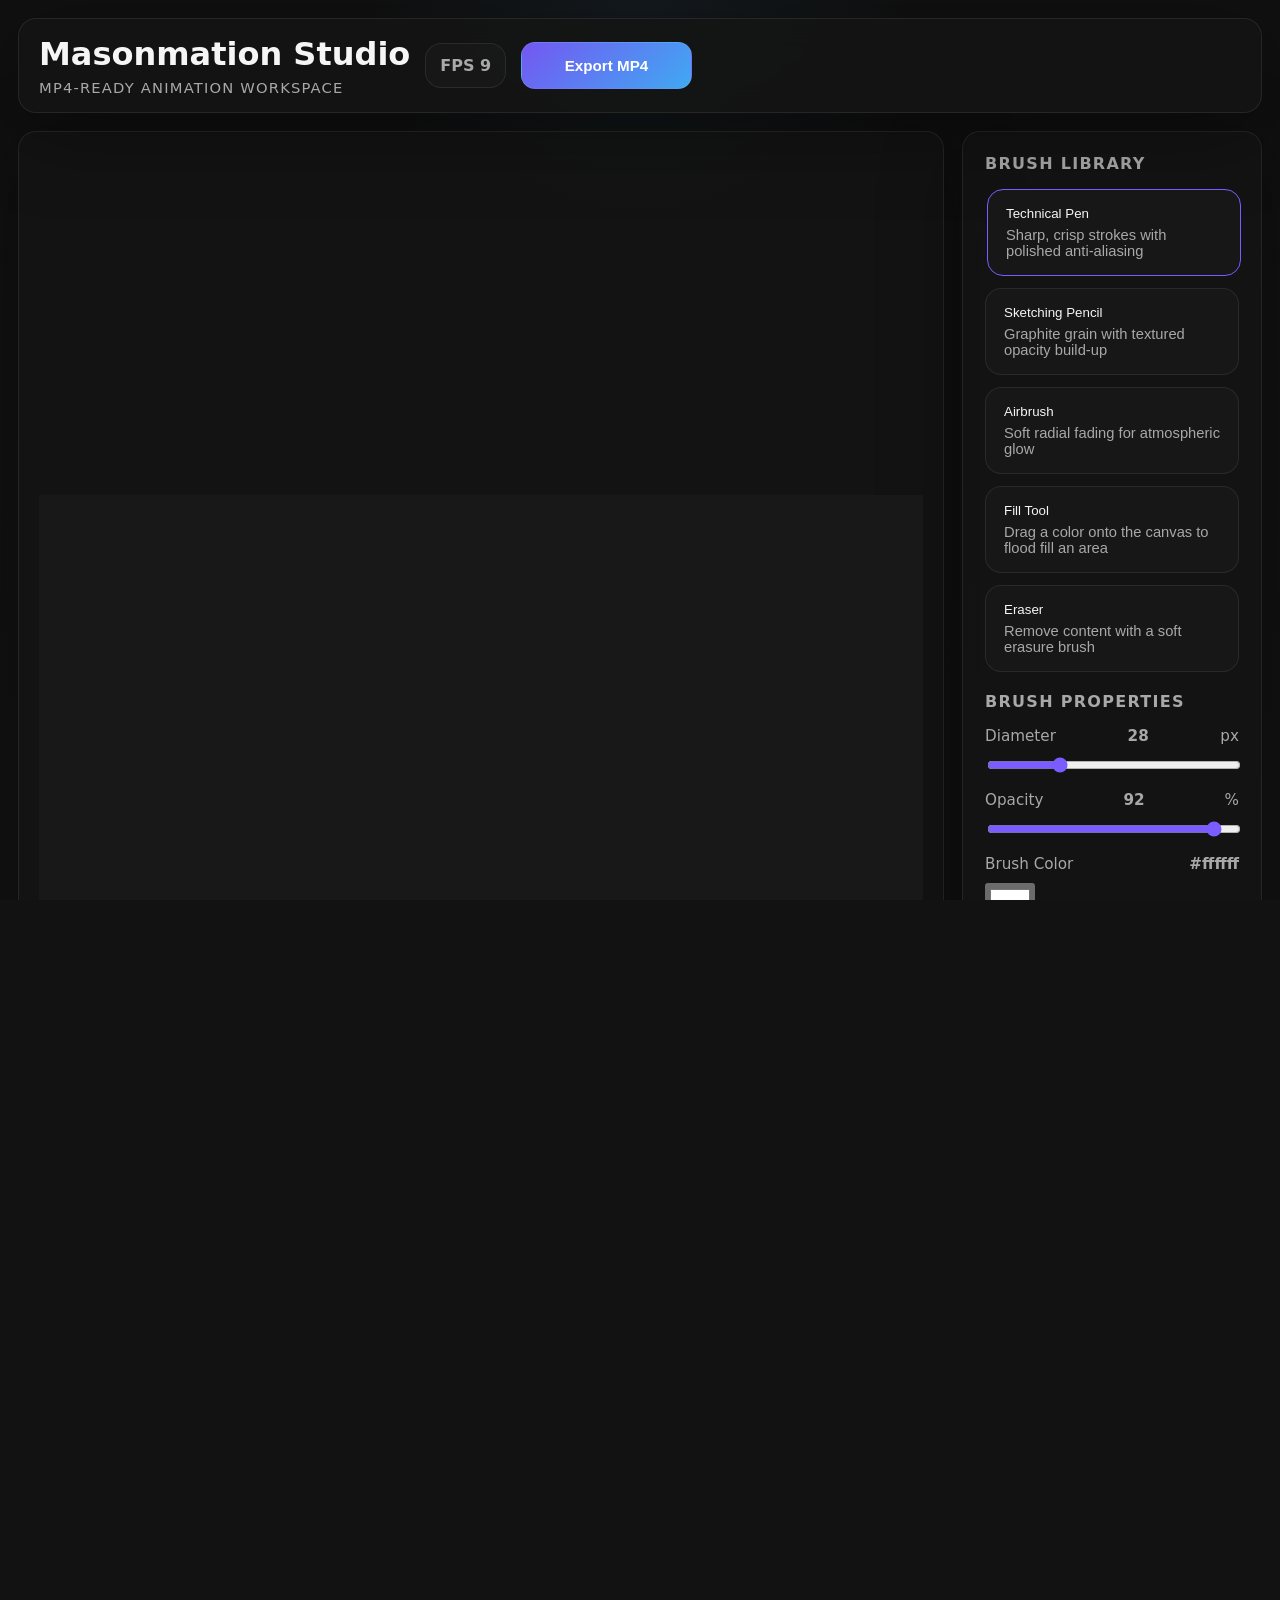
==== commit fa79f761: "may 21" ====
--- a/index.html
+++ b/index.html
@@ -10,14 +10,13 @@
     <header>
       <div class="brand">
         <h1>Masonmation Studio</h1>
-        <span>Procreate Dreams-inspired animation workspace</span>
+        <span>MP4-ready animation workspace</span>
       </div>
       <div class="metric" aria-live="polite">
         <strong id="fpsCounter">FPS 0</strong>
       </div>
       <div class="toolbar" role="toolbar" aria-label="Primary studio controls">
-        <button id="clearBtn" type="button">Clear Canvas</button>
-        <button id="exportBtn" class="primary" type="button">Export PNG</button>
+        <button id="exportBtn" class="primary" type="button">Export MP4</button>
       </div>
     </header>
 
@@ -32,7 +31,6 @@
           ></canvas>
         </div>
       </section>
-
       <aside aria-label="Brush and animation controls">
         <div class="panel-group">
           <h2>Brush Library</h2>
@@ -212,7 +210,10 @@
           <div class="timeline-buttons">
             <button id="undoBtn" type="button" title="Undo">↶ Undo</button>
             <button id="redoBtn" type="button" title="Redo">↷ Redo</button>
-            <button id="playPauseBtn" class="primary" type="button">▶ Play</button>
+            <button id="clearBtn" type="button">Clear Canvas</button>
+            <button id="playPauseBtn" class="primary" type="button">
+              ▶ Play
+            </button>
             <button id="duplicateFrameBtn" type="button">⧉ Duplicate</button>
             <button id="addFrameBtn" type="button">+ Keyframe</button>
             <button id="removeFrameBtn" type="button">− Remove</button>
@@ -249,726 +250,3 @@
     <script src="script.js"></script>
   </body>
 </html>
-          this.fpsUpBtn = document.getElementById("fpsUpBtn");
-          this.frameDeck = document.getElementById("frameDeck");
-          this.fpsRange = document.getElementById("fpsRange");
-          this.timelinePlayback = document.getElementById("timelinePlayback");
-          this.onionOpacityRange = document.getElementById("onionOpacityRange");
-          this.onionOpacityValue = document.getElementById("onionOpacityValue");
-          this.brushButtons = Array.from(
-            document.querySelectorAll(".brush-button"),
-          );
-          this.sizeRange = document.getElementById("sizeRange");
-          this.opacityRange = document.getElementById("opacityRange");
-          this.colorPicker = document.getElementById("colorPicker");
-          this.colorValueLabel = document.getElementById("colorValue");
-          this.colorSwatches = Array.from(
-            document.querySelectorAll(".color-swatch"),
-          );
-          this.brushNameLabel = document.getElementById("brushName");
-          this.sizeValue = document.getElementById("sizeValue");
-          this.opacityValue = document.getElementById("opacityValue");
-          this.fpsValue = document.getElementById("fpsValue");
-          this.fpsDisplay = document.getElementById("fpsDisplay");
-          this.frameCountLabel = document.getElementById("frameCount");
-
-          this.brushSettings = {
-            mode: "technical",
-            diameter: 28,
-            opacity: 0.92,
-            color: "#ffffff",
-          };
-          this.onionOpacity = 0.35;
-
-          this.timeline = [];
-          this.activeIndex = 0;
-          this.isPlaying = false;
-          this.lastFrameTime = 0;
-          this.playbackAccumulator = 0;
-          this.currentFPS = 0;
-          this.pointerDown = false;
-          this.lastPoint = null;
-
-          this.setupCanvas();
-          this.createInitialFrame();
-          this.bindEvents();
-          this.renderTimeline();
-          requestAnimationFrame(this.loop.bind(this));
-        }
-
-        setupCanvas() {
-          const dpr = window.devicePixelRatio || 1;
-          const targetWidth = 1280;
-          const targetHeight = 720;
-          this.canvas.dataset.baseWidth = targetWidth;
-          this.canvas.dataset.baseHeight = targetHeight;
-          this.canvas.width = targetWidth * dpr;
-          this.canvas.height = targetHeight * dpr;
-          this.canvas.style.width = targetWidth + "px";
-          this.canvas.style.height = targetHeight + "px";
-          this.ctx.setTransform(dpr, 0, 0, dpr, 0, 0);
-          this.ctx.lineCap = "round";
-          this.ctx.lineJoin = "round";
-          this.clearCanvas();
-        }
-
-        createInitialFrame() {
-          const blank = this.ctx.createImageData(
-            this.canvas.dataset.baseWidth,
-            this.canvas.dataset.baseHeight,
-          );
-          this.timeline.push({ id: Date.now(), imageData: blank });
-          this.commitCurrentFrame();
-          this.updateFrameCount();
-        }
-
-        bindEvents() {
-          this.canvas.addEventListener(
-            "pointerdown",
-            this.onPointerDown.bind(this),
-          );
-          window.addEventListener("pointermove", this.onPointerMove.bind(this));
-          window.addEventListener("pointerup", this.onPointerUp.bind(this));
-          this.playPauseBtn.addEventListener(
-            "click",
-            this.togglePlayback.bind(this),
-          );
-          this.clearBtn.addEventListener("click", this.clearCanvas.bind(this));
-          this.exportBtn.addEventListener("click", this.exportPNG.bind(this));
-          this.addFrameBtn.addEventListener(
-            "click",
-            this.addBlankFrame.bind(this),
-          );
-          this.duplicateFrameBtn.addEventListener(
-            "click",
-            this.duplicateFrame.bind(this),
-          );
-          this.prevFrameBtn.addEventListener(
-            "click",
-            this.selectPreviousFrame.bind(this),
-          );
-          this.nextFrameBtn.addEventListener(
-            "click",
-            this.selectNextFrame.bind(this),
-          );
-          this.fpsRange.addEventListener("input", this.onFPSChange.bind(this));
-          this.timelinePlayback.addEventListener(
-            "input",
-            this.onTimelineScrub.bind(this),
-          );
-          this.onionOpacityRange.addEventListener(
-            "input",
-            this.onOnionOpacityChange.bind(this),
-          );
-          this.sizeRange.addEventListener(
-            "input",
-            this.onSizeChange.bind(this),
-          );
-          this.opacityRange.addEventListener(
-            "input",
-            this.onOpacityChange.bind(this),
-          );
-          this.colorPicker.addEventListener(
-            "input",
-            this.onColorChange.bind(this),
-          );
-          this.removeFrameBtn.addEventListener(
-            "click",
-            this.removeCurrentFrame.bind(this),
-          );
-          this.fpsDownBtn.addEventListener(
-            "click",
-            this.adjustFPS.bind(this, -1),
-          );
-          this.fpsUpBtn.addEventListener("click", this.adjustFPS.bind(this, 1));
-          this.colorSwatches.forEach((button) => {
-            button.draggable = true;
-            button.addEventListener(
-              "click",
-              this.onColorSwatchClick.bind(this),
-            );
-            button.addEventListener(
-              "dragstart",
-              this.onColorDragStart.bind(this),
-            );
-            button.addEventListener("dragend", this.onColorDragEnd.bind(this));
-          });
-          this.canvas.addEventListener(
-            "dragover",
-            this.onCanvasDragOver.bind(this),
-          );
-          this.canvas.addEventListener("drop", this.onCanvasDrop.bind(this));
-          this.brushButtons.forEach((button) =>
-            button.addEventListener("click", this.onBrushSelect.bind(this)),
-          );
-        }
-
-        onBrushSelect(event) {
-          const button = event.currentTarget;
-          const selected = button.dataset.brush;
-          this.brushSettings.mode = selected;
-          this.brushButtons.forEach((btn) => {
-            const isSelected = btn.dataset.brush === selected;
-            btn.classList.toggle("active", isSelected);
-            btn.setAttribute("aria-checked", isSelected ? "true" : "false");
-          });
-          this.brushNameLabel.textContent = button.textContent.trim();
-        }
-
-        onColorChange(event) {
-          const color = event.target.value;
-          this.brushSettings.color = color;
-          this.colorValueLabel.textContent = color;
-          this.colorSwatches.forEach((swatch) => {
-            swatch.classList.toggle("active", swatch.dataset.color === color);
-          });
-        }
-
-        onColorSwatchClick(event) {
-          const color = event.currentTarget.dataset.color;
-          this.brushSettings.color = color;
-          this.colorPicker.value = color;
-          this.colorValueLabel.textContent = color;
-          this.colorSwatches.forEach((swatch) => {
-            swatch.classList.toggle("active", swatch.dataset.color === color);
-          });
-        }
-
-        onColorDragStart(event) {
-          const color = event.currentTarget.dataset.color;
-          event.dataTransfer.setData("text/plain", color);
-          event.dataTransfer.effectAllowed = "copy";
-          event.currentTarget.classList.add("dragging");
-        }
-
-        onCanvasDragOver(event) {
-          event.preventDefault();
-          event.dataTransfer.dropEffect = "copy";
-        }
-
-        onCanvasDrop(event) {
-          event.preventDefault();
-          const color = event.dataTransfer.getData("text/plain");
-          if (!color) return;
-          const point = this.normalizePoint(event);
-          this.fillAreaAt(point, color);
-          this.commitCurrentFrame();
-        }
-
-        onSizeChange(event) {
-          const diameter = Number(event.target.value);
-          this.brushSettings.diameter = diameter;
-          this.sizeValue.textContent = diameter;
-        }
-
-        onOpacityChange(event) {
-          const opacity = Number(event.target.value) / 100;
-          this.brushSettings.opacity = opacity;
-          this.opacityValue.textContent = String(Math.round(opacity * 100));
-        }
-
-        onFPSChange(event) {
-          const fps = Number(event.target.value);
-          this.fpsValue.textContent = fps;
-          this.fpsDisplay.textContent = fps;
-          this.timelinePlayback.value = fps;
-        }
-
-        onTimelineScrub(event) {
-          const targetFPS = Number(event.target.value);
-          this.fpsRange.value = targetFPS;
-          this.onFPSChange({ target: { value: targetFPS } });
-        }
-
-        onOnionOpacityChange(event) {
-          const value = Number(event.target.value);
-          this.onionOpacity = value / 100;
-          this.onionOpacityValue.textContent = value;
-          this.restoreCurrentFrame();
-        }
-
-        adjustFPS(amount) {
-          const currentValue = Number(this.fpsRange.value);
-          const nextValue = Math.min(60, Math.max(1, currentValue + amount));
-          this.fpsRange.value = nextValue;
-          this.onFPSChange({ target: { value: nextValue } });
-        }
-
-        removeCurrentFrame() {
-          if (this.timeline.length <= 1) return;
-          this.timeline.splice(this.activeIndex, 1);
-          this.activeIndex = Math.min(
-            this.activeIndex,
-            this.timeline.length - 1,
-          );
-          this.restoreCurrentFrame();
-          this.updateFrameCount();
-          this.renderTimeline();
-        }
-
-        onPointerDown(event) {
-          if (this.isPlaying) return;
-          const point = this.normalizePoint(event);
-          if (this.brushSettings.mode === "fill") {
-            this.fillAreaAt(point, this.brushSettings.color);
-            this.commitCurrentFrame();
-            return;
-          }
-          this.pointerDown = true;
-          this.canvas.setPointerCapture(event.pointerId);
-          this.lastPoint = point;
-          this.drawAtPoint(point, true);
-        }
-
-        onPointerMove(event) {
-          if (!this.pointerDown || this.isPlaying) return;
-          const point = this.normalizePoint(event);
-          if (this.lastPoint) {
-            this.drawLine(this.lastPoint, point);
-          }
-          this.lastPoint = point;
-        }
-
-        onPointerUp(event) {
-          if (!this.pointerDown) return;
-          this.pointerDown = false;
-          this.canvas.releasePointerCapture(event.pointerId);
-          this.commitCurrentFrame();
-          this.lastPoint = null;
-        }
-
-        normalizePoint(event) {
-          const rect = this.canvas.getBoundingClientRect();
-          const x =
-            ((event.clientX - rect.left) * (this.canvas.width / rect.width)) /
-            (window.devicePixelRatio || 1);
-          const y =
-            ((event.clientY - rect.top) * (this.canvas.height / rect.height)) /
-            (window.devicePixelRatio || 1);
-          return { x, y };
-        }
-
-        drawAtPoint(point, isPress = false) {
-          if (this.brushSettings.mode === "airbrush") {
-            this.paintAirbrush(point);
-          } else if (this.brushSettings.mode === "pencil") {
-            this.paintPencil(point, isPress);
-          } else {
-            this.paintTechnical(point);
-          }
-        }
-
-        drawLine(from, to) {
-          const steps = Math.max(
-            2,
-            Math.ceil(Math.hypot(to.x - from.x, to.y - from.y) / 2),
-          );
-          const dx = (to.x - from.x) / steps;
-          const dy = (to.y - from.y) / steps;
-          for (let step = 0; step <= steps; step += 1) {
-            const point = {
-              x: from.x + dx * step,
-              y: from.y + dy * step,
-            };
-            this.drawAtPoint(point);
-          }
-        }
-
-        fillAreaAt(point, fillColor) {
-          const width = this.canvas.dataset.baseWidth;
-          const height = this.canvas.dataset.baseHeight;
-          const imageData = this.ctx.getImageData(0, 0, width, height);
-          const data = imageData.data;
-          const targetIndex =
-            (Math.floor(point.y) * width + Math.floor(point.x)) * 4;
-          const targetR = data[targetIndex];
-          const targetG = data[targetIndex + 1];
-          const targetB = data[targetIndex + 2];
-          const targetA = data[targetIndex + 3];
-          const fillRGBA = this.hexToRgbaArray(fillColor, 255);
-          if (
-            targetR === fillRGBA[0] &&
-            targetG === fillRGBA[1] &&
-            targetB === fillRGBA[2] &&
-            targetA === fillRGBA[3]
-          ) {
-            return;
-          }
-
-          const stack = [{ x: Math.floor(point.x), y: Math.floor(point.y) }];
-          while (stack.length) {
-            const { x, y } = stack.pop();
-            if (x < 0 || x >= width || y < 0 || y >= height) continue;
-            let offset = (y * width + x) * 4;
-            if (
-              data[offset] !== targetR ||
-              data[offset + 1] !== targetG ||
-              data[offset + 2] !== targetB ||
-              data[offset + 3] !== targetA
-            ) {
-              continue;
-            }
-
-            let left = x;
-            while (left >= 0) {
-              const leftOffset = (y * width + left) * 4;
-              if (
-                data[leftOffset] !== targetR ||
-                data[leftOffset + 1] !== targetG ||
-                data[leftOffset + 2] !== targetB ||
-                data[leftOffset + 3] !== targetA
-              ) {
-                break;
-              }
-              left -= 1;
-            }
-            left += 1;
-
-            let right = x;
-            while (right < width) {
-              const rightOffset = (y * width + right) * 4;
-              if (
-                data[rightOffset] !== targetR ||
-                data[rightOffset + 1] !== targetG ||
-                data[rightOffset + 2] !== targetB ||
-                data[rightOffset + 3] !== targetA
-              ) {
-                break;
-              }
-              right += 1;
-            }
-            right -= 1;
-
-            for (let fillX = left; fillX <= right; fillX += 1) {
-              const fillOffset = (y * width + fillX) * 4;
-              data[fillOffset] = fillRGBA[0];
-              data[fillOffset + 1] = fillRGBA[1];
-              data[fillOffset + 2] = fillRGBA[2];
-              data[fillOffset + 3] = fillRGBA[3];
-
-              if (y > 0) stack.push({ x: fillX, y: y - 1 });
-              if (y < height - 1) stack.push({ x: fillX, y: y + 1 });
-            }
-          }
-
-          this.ctx.putImageData(imageData, 0, 0);
-        }
-
-        paintTechnical(point) {
-          const size = this.brushSettings.diameter;
-          this.ctx.save();
-          this.ctx.globalAlpha = this.brushSettings.opacity;
-          this.ctx.lineWidth = size;
-          this.ctx.strokeStyle = this.brushSettings.color;
-          this.ctx.beginPath();
-          this.ctx.arc(point.x, point.y, size * 0.5, 0, Math.PI * 2);
-          this.ctx.fillStyle = this.brushSettings.color;
-          this.ctx.fill();
-          this.ctx.restore();
-        }
-
-        paintPencil(point, isPress) {
-          const baseSize = this.brushSettings.diameter;
-          const alpha = Math.max(0.12, this.brushSettings.opacity * 0.28);
-          this.ctx.save();
-          this.ctx.globalAlpha = alpha;
-          this.ctx.strokeStyle = this.brushSettings.color;
-          this.ctx.lineWidth = baseSize * 0.55;
-          this.ctx.lineCap = "round";
-          this.ctx.lineJoin = "round";
-          for (let pass = 0; pass < 4; pass += 1) {
-            const jitterX = (Math.random() - 0.5) * baseSize * 0.35;
-            const jitterY = (Math.random() - 0.5) * baseSize * 0.35;
-            this.ctx.beginPath();
-            this.ctx.moveTo(point.x + jitterX, point.y + jitterY);
-            this.ctx.lineTo(point.x + jitterX + 0.1, point.y + jitterY + 0.1);
-            this.ctx.stroke();
-          }
-          this.ctx.restore();
-
-          if (isPress) {
-            this.ctx.save();
-            this.ctx.globalAlpha = alpha * 0.5;
-            this.ctx.fillStyle = this.brushSettings.color;
-            this.ctx.beginPath();
-            this.ctx.arc(point.x, point.y, baseSize * 0.35, 0, Math.PI * 2);
-            this.ctx.fill();
-            this.ctx.restore();
-          }
-        }
-
-        paintAirbrush(point) {
-          const radius = this.brushSettings.diameter * 0.75;
-          const gradient = this.ctx.createRadialGradient(
-            point.x,
-            point.y,
-            radius * 0.05,
-            point.x,
-            point.y,
-            radius,
-          );
-          gradient.addColorStop(
-            0,
-            this.hexToRgba(
-              this.brushSettings.color,
-              this.brushSettings.opacity,
-            ),
-          );
-          gradient.addColorStop(
-            0.6,
-            this.hexToRgba(
-              this.brushSettings.color,
-              this.brushSettings.opacity * 0.35,
-            ),
-          );
-          gradient.addColorStop(1, this.hexToRgba(this.brushSettings.color, 0));
-          this.ctx.save();
-          this.ctx.globalCompositeOperation = "source-over";
-          this.ctx.fillStyle = gradient;
-          this.ctx.beginPath();
-          this.ctx.arc(point.x, point.y, radius, 0, Math.PI * 2);
-          this.ctx.fill();
-          this.ctx.restore();
-        }
-
-        hexToRgba(hex, alpha) {
-          const normalized = hex.replace("#", "");
-          const bigint = parseInt(normalized, 16);
-          const r = (bigint >> 16) & 255;
-          const g = (bigint >> 8) & 255;
-          const b = bigint & 255;
-          return `rgba(${r}, ${g}, ${b}, ${alpha})`;
-        }
-
-        hexToRgbaArray(hex, alpha = 255) {
-          const normalized = hex.replace("#", "");
-          const bigint = parseInt(normalized, 16);
-          const r = (bigint >> 16) & 255;
-          const g = (bigint >> 8) & 255;
-          const b = bigint & 255;
-          return [r, g, b, alpha];
-        }
-
-        onColorDragEnd(event) {
-          event.currentTarget.classList.remove("dragging");
-        }
-
-        clearCanvas() {
-          this.ctx.save();
-          this.ctx.setTransform(1, 0, 0, 1, 0, 0);
-          this.ctx.clearRect(0, 0, this.canvas.width, this.canvas.height);
-          this.ctx.restore();
-          this.ctx.fillStyle = "rgba(0,0,0,0)";
-          const blank = this.ctx.createImageData(
-            this.canvas.dataset.baseWidth,
-            this.canvas.dataset.baseHeight,
-          );
-          this.ctx.putImageData(blank, 0, 0);
-          this.commitCurrentFrame();
-        }
-
-        commitCurrentFrame() {
-          const imageData = this.ctx.getImageData(
-            0,
-            0,
-            this.canvas.dataset.baseWidth,
-            this.canvas.dataset.baseHeight,
-          );
-          this.timeline[this.activeIndex] = {
-            id: this.timeline[this.activeIndex]?.id || Date.now(),
-            imageData: imageData,
-          };
-          this.updateFrameCount();
-          this.renderTimeline();
-        }
-
-        restoreCurrentFrame() {
-          const current = this.timeline[this.activeIndex];
-          if (!current) return;
-          const width = this.canvas.dataset.baseWidth;
-          const height = this.canvas.dataset.baseHeight;
-          this.ctx.clearRect(0, 0, width, height);
-          if (this.onionOpacity > 0 && this.activeIndex > 0) {
-            const previous = this.timeline[this.activeIndex - 1];
-            if (previous) {
-              this.ctx.save();
-              this.ctx.globalAlpha = this.onionOpacity;
-              this.ctx.putImageData(previous.imageData, 0, 0);
-              this.ctx.restore();
-            }
-          }
-          this.ctx.putImageData(current.imageData, 0, 0);
-        }
-
-        addBlankFrame() {
-          const blank = this.ctx.createImageData(
-            this.canvas.dataset.baseWidth,
-            this.canvas.dataset.baseHeight,
-          );
-          this.timeline.splice(this.activeIndex + 1, 0, {
-            id: Date.now(),
-            imageData: blank,
-          });
-          this.activeIndex += 1;
-          this.updateFrameCount();
-          this.renderTimeline();
-          this.restoreCurrentFrame();
-        }
-
-        duplicateFrame() {
-          const current = this.timeline[this.activeIndex];
-          const copy = this.cloneImageData(current.imageData);
-          this.timeline.splice(this.activeIndex + 1, 0, {
-            id: Date.now(),
-            imageData: copy,
-          });
-          this.activeIndex += 1;
-          this.updateFrameCount();
-          this.renderTimeline();
-          this.restoreCurrentFrame();
-        }
-
-        cloneImageData(source) {
-          const copy = this.ctx.createImageData(source.width, source.height);
-          copy.data.set(new Uint8ClampedArray(source.data));
-          return copy;
-        }
-
-        selectFrame(index) {
-          if (index < 0 || index >= this.timeline.length) return;
-          this.commitCurrentFrame();
-          this.activeIndex = index;
-          this.restoreCurrentFrame();
-          this.renderTimeline();
-        }
-
-        selectPreviousFrame() {
-          this.selectFrame(Math.max(0, this.activeIndex - 1));
-        }
-
-        selectNextFrame() {
-          this.selectFrame(
-            Math.min(this.timeline.length - 1, this.activeIndex + 1),
-          );
-        }
-
-        togglePlayback() {
-          this.isPlaying = !this.isPlaying;
-          this.playPauseBtn.textContent = this.isPlaying ? "Pause" : "Play";
-          if (!this.isPlaying) {
-            this.commitCurrentFrame();
-          } else {
-            this.playbackAccumulator = 0;
-            this.lastFrameTime = performance.now();
-          }
-        }
-
-        loop(timestamp) {
-          const delta = timestamp - this.lastFrameTime;
-          this.lastFrameTime = timestamp;
-          this.currentFPS = 1000 / Math.max(delta, 1);
-          this.fpsCounter.textContent = `FPS ${Math.round(this.currentFPS)}`;
-          if (this.isPlaying) {
-            const target = 1000 / Number(this.fpsRange.value);
-            this.playbackAccumulator += delta;
-            while (this.playbackAccumulator >= target) {
-              this.playbackAccumulator -= target;
-              this.activeIndex = (this.activeIndex + 1) % this.timeline.length;
-              this.restoreCurrentFrame();
-              this.renderTimeline();
-            }
-          }
-          requestAnimationFrame(this.loop.bind(this));
-        }
-
-        renderTimeline() {
-          this.frameDeck.innerHTML = "";
-          this.timeline.forEach((frame, index) => {
-            const card = document.createElement("div");
-            card.className =
-              "frame-card" + (index === this.activeIndex ? " active" : "");
-            const titleButton = document.createElement("button");
-            titleButton.type = "button";
-            titleButton.textContent = `Frame ${index + 1}`;
-            titleButton.addEventListener("click", () =>
-              this.selectFrame(index),
-            );
-
-            const thumbShell = document.createElement("div");
-            thumbShell.className = "frame-thumb";
-            const thumbCanvas = document.createElement("canvas");
-            thumbCanvas.width = 128;
-            thumbCanvas.height = 72;
-            const thumbCtx = thumbCanvas.getContext("2d");
-            const preview = document.createElement("canvas");
-            preview.width = frame.imageData.width;
-            preview.height = frame.imageData.height;
-            preview.getContext("2d").putImageData(frame.imageData, 0, 0);
-            thumbCtx.drawImage(
-              preview,
-              0,
-              0,
-              thumbCanvas.width,
-              thumbCanvas.height,
-            );
-            thumbShell.appendChild(thumbCanvas);
-
-            const actions = document.createElement("div");
-            actions.className = "frame-actions";
-            const gotoBtn = document.createElement("button");
-            gotoBtn.className = "small";
-            gotoBtn.type = "button";
-            gotoBtn.textContent = "Go";
-            gotoBtn.addEventListener("click", () => this.selectFrame(index));
-            const removeBtn = document.createElement("button");
-            removeBtn.className = "small";
-            removeBtn.type = "button";
-            removeBtn.textContent = "Del";
-            removeBtn.addEventListener("click", () => {
-              if (this.timeline.length === 1) return;
-              this.timeline.splice(index, 1);
-              this.activeIndex = Math.min(
-                this.activeIndex,
-                this.timeline.length - 1,
-              );
-              this.restoreCurrentFrame();
-              this.updateFrameCount();
-              this.renderTimeline();
-            });
-            actions.appendChild(gotoBtn);
-            actions.appendChild(removeBtn);
-
-            card.appendChild(titleButton);
-            card.appendChild(thumbShell);
-            card.appendChild(actions);
-            this.frameDeck.appendChild(card);
-          });
-          this.frameCountLabel.textContent = this.timeline.length;
-        }
-
-        updateFrameCount() {
-          this.frameCountLabel.textContent = this.timeline.length;
-        }
-
-        exportPNG() {
-          this.commitCurrentFrame();
-          this.canvas.toBlob((blob) => {
-            if (!blob) return;
-            const url = URL.createObjectURL(blob);
-            const anchor = document.createElement("a");
-            anchor.href = url;
-            anchor.download = "masonmation-frame.png";
-            document.body.appendChild(anchor);
-            anchor.click();
-            anchor.remove();
-            URL.revokeObjectURL(url);
-          }, "image/png");
-        }
-      }
-
-      window.addEventListener("DOMContentLoaded", () => {
-        new AnimationStudio();
-      });
-    </script>
-  </body>
-</html>
--- a/styles.css
+++ b/styles.css
@@ -160,25 +160,20 @@
   width: min(100%, 1000px);
   aspect-ratio: 16 / 9;
   max-height: calc(100vh - 240px);
-  padding: 18px;
-  background: linear-gradient(
-    180deg,
-    rgba(255, 255, 255, 0.03) 0%,
-    rgba(255, 255, 255, 0.01) 100%
-  );
-  border-radius: 28px;
-  box-shadow:
-    inset 0 0 0 1px rgba(255, 255, 255, 0.04),
-    0 30px 70px rgba(0, 0, 0, 0.22);
+  padding: 0;
+  overflow: hidden;
+  background: transparent;
+  border-radius: 0;
+  box-shadow: none;
 }
 
 canvas#studioCanvas {
   width: 100%;
   height: 100%;
   display: block;
-  border-radius: 22px;
+  border-radius: 0;
   background: var(--bg-canvas);
-  box-shadow: 0 30px 70px rgba(0, 0, 0, 0.28);
+  box-shadow: none;
   cursor: crosshair;
   touch-action: none;
 }
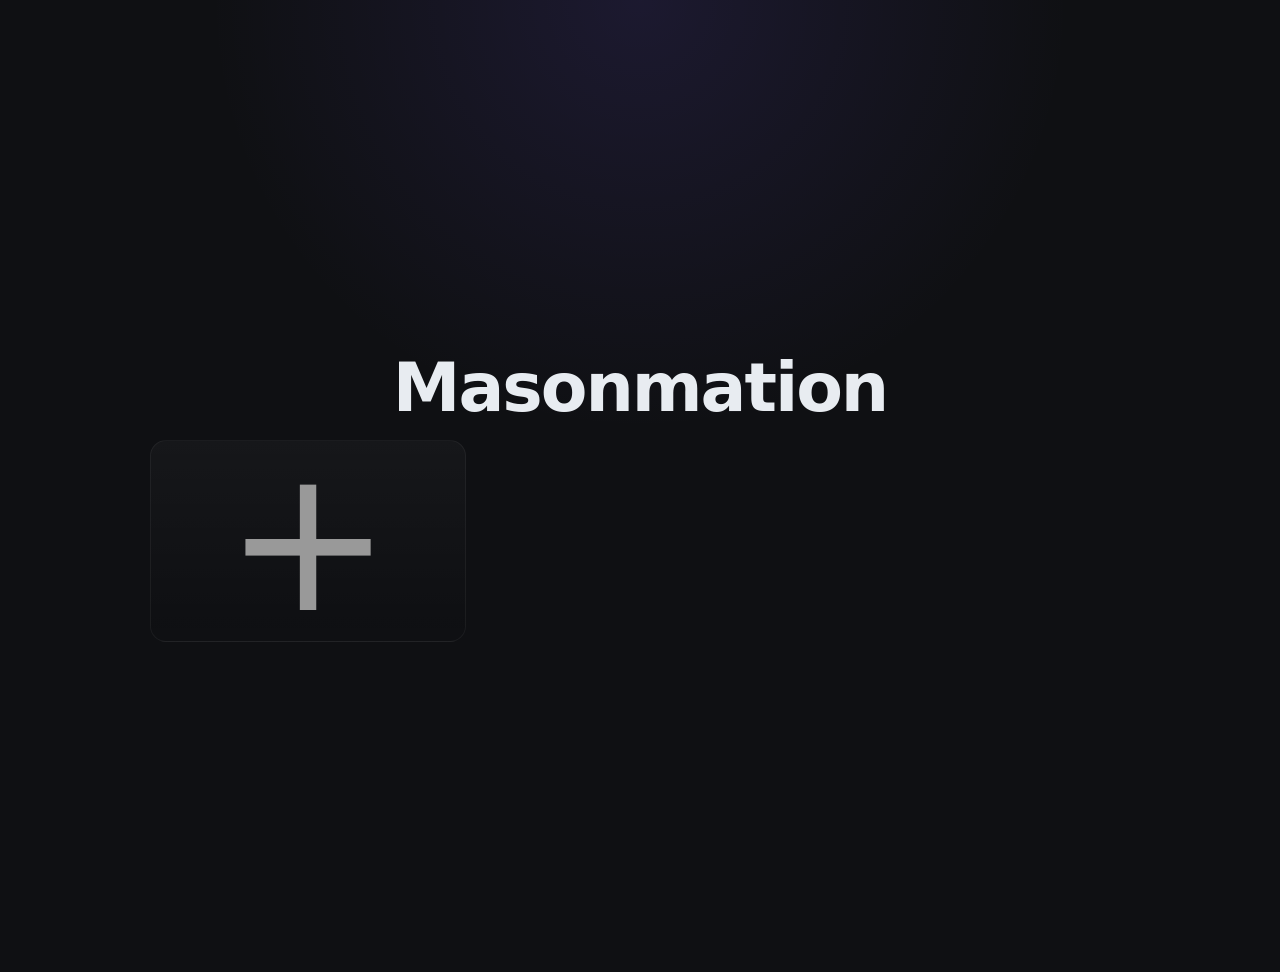
==== commit d7cdcd09: "may 26" ====
--- a/index.html
+++ b/index.html
@@ -7,246 +7,90 @@
     <link rel="stylesheet" href="styles.css" />
   </head>
   <body>
-    <header>
-      <div class="brand">
-        <h1>Masonmation Studio</h1>
-        <span>MP4-ready animation workspace</span>
+    <main class="home-main">
+      <div class="home-container">
+        <header class="home-header">
+          <div>
+            <h1>Masonmation</h1>
+          </div>
+        </header>
+
+        <section>
+          <div id="homeProjects"></div>
+        </section>
       </div>
-      <div class="metric" aria-live="polite">
-        <strong id="fpsCounter">FPS 0</strong>
-      </div>
-      <div class="toolbar" role="toolbar" aria-label="Primary studio controls">
-        <button id="exportBtn" class="primary" type="button">Export MP4</button>
-      </div>
-    </header>
-
-    <main>
-      <section class="studio-panel" aria-label="Central drawing workspace">
-        <div class="canvas-shell">
-          <canvas
-            id="studioCanvas"
-            width="1280"
-            height="720"
-            aria-label="Animation canvas"
-          ></canvas>
-        </div>
-      </section>
-      <aside aria-label="Brush and animation controls">
-        <div class="panel-group">
-          <h2>Brush Library</h2>
-          <div
-            class="brush-list"
-            role="radiogroup"
-            aria-label="Brush selection"
-          >
-            <button
-              class="brush-button active"
-              data-brush="technical"
-              type="button"
-              role="radio"
-              aria-checked="true"
-            >
-              Technical Pen
-              <small>Sharp, crisp strokes with polished anti-aliasing</small>
-            </button>
-            <button
-              class="brush-button"
-              data-brush="pencil"
-              type="button"
-              role="radio"
-              aria-checked="false"
-            >
-              Sketching Pencil
-              <small>Graphite grain with textured opacity build-up</small>
-            </button>
-            <button
-              class="brush-button"
-              data-brush="airbrush"
-              type="button"
-              role="radio"
-              aria-checked="false"
-            >
-              Airbrush
-              <small>Soft radial fading for atmospheric glow</small>
-            </button>
-            <button
-              class="brush-button"
-              data-brush="fill"
-              type="button"
-              role="radio"
-              aria-checked="false"
-            >
-              Fill Tool
-              <small>Drag a color onto the canvas to flood fill an area</small>
-            </button>
-            <button
-              class="brush-button"
-              data-brush="eraser"
-              type="button"
-              role="radio"
-              aria-checked="false"
-            >
-              Eraser
-              <small>Remove content with a soft erasure brush</small>
-            </button>
-          </div>
-        </div>
-
-        <div class="panel-group">
-          <h2>Brush Properties</h2>
-          <div class="slider-row">
-            <label for="sizeRange"
-              >Diameter <strong id="sizeValue">28</strong> px</label
-            >
-            <input id="sizeRange" type="range" min="1" max="100" value="28" />
-          </div>
-          <div class="slider-row">
-            <label for="opacityRange"
-              >Opacity <strong id="opacityValue">92</strong>%</label
-            >
-            <input
-              id="opacityRange"
-              type="range"
-              min="1"
-              max="100"
-              value="92"
-            />
-          </div>
-          <div class="slider-row">
-            <label for="colorPicker">
-              Brush Color <strong id="colorValue">#ffffff</strong>
-            </label>
-            <input id="colorPicker" type="color" value="#ffffff" />
-          </div>
-          <div class="color-palette" aria-label="Preset brush colors">
-            <button
-              class="color-swatch active"
-              type="button"
-              data-color="#ffffff"
-              style="background: #ffffff"
-            ></button>
-            <button
-              class="color-swatch"
-              type="button"
-              data-color="#7a5cff"
-              style="background: #7a5cff"
-            ></button>
-            <button
-              class="color-swatch"
-              type="button"
-              data-color="#44b2ff"
-              style="background: #44b2ff"
-            ></button>
-            <button
-              class="color-swatch"
-              type="button"
-              data-color="#ff5f7a"
-              style="background: #ff5f7a"
-            ></button>
-            <button
-              class="color-swatch"
-              type="button"
-              data-color="#4be8ac"
-              style="background: #4be8ac"
-            ></button>
-            <button
-              class="color-swatch"
-              type="button"
-              data-color="#ffd86d"
-              style="background: #ffd86d"
-            ></button>
-          </div>
-          <div class="slider-row">
-            <label for="opacityRange"
-              >Opacity <strong id="opacityValue">92</strong>%</label
-            >
-            <input
-              id="opacityRange"
-              type="range"
-              min="1"
-              max="100"
-              value="92"
-            />
-          </div>
-          <div class="status-row">
-            <span
-              >Current Brush:
-              <strong id="brushName">Technical Pen</strong></span
-            >
-            <span
-              >Frame Rate Target: <strong id="fpsValue">12</strong> FPS</span
-            >
-            <span>Frame Count: <strong id="frameCount">1</strong></span>
-          </div>
-        </div>
-
-        <div class="panel-group">
-          <h2>Playback Settings</h2>
-          <div class="slider-row">
-            <label for="fpsRange"
-              >Playback Speed <strong id="fpsDisplay">12</strong> FPS</label
-            >
-            <input id="fpsRange" type="range" min="1" max="60" value="12" />
-          </div>
-          <div class="slider-row">
-            <label for="onionOpacityRange"
-              >Onion Skin <strong id="onionOpacityValue">35</strong>%</label
-            >
-            <input
-              id="onionOpacityRange"
-              type="range"
-              min="0"
-              max="100"
-              value="35"
-            />
-          </div>
-        </div>
-      </aside>
     </main>
 
-    <footer>
-      <div class="timeline-shell">
-        <div class="timeline-controls">
-          <div class="timeline-buttons">
-            <button id="undoBtn" type="button" title="Undo">↶ Undo</button>
-            <button id="redoBtn" type="button" title="Redo">↷ Redo</button>
-            <button id="clearBtn" type="button">Clear Canvas</button>
-            <button id="playPauseBtn" class="primary" type="button">
-              ▶ Play
-            </button>
-            <button id="duplicateFrameBtn" type="button">⧉ Duplicate</button>
-            <button id="addFrameBtn" type="button">+ Keyframe</button>
-            <button id="removeFrameBtn" type="button">− Remove</button>
-          </div>
-          <div class="timeline-fps-controls">
-            <button id="fpsDownBtn" type="button">- FPS</button>
-            <input
-              id="timelinePlayback"
-              type="range"
-              min="1"
-              max="60"
-              value="12"
-              aria-label="Frame scrubber"
-            />
-            <button id="fpsUpBtn" type="button">+ FPS</button>
-          </div>
-          <div class="frame-actions">
-            <button id="prevFrameBtn" class="small" type="button">Prev</button>
-            <button id="nextFrameBtn" class="small" type="button">Next</button>
-          </div>
-        </div>
-        <div class="frame-sequence-header">
-          <h2>Keyframes</h2>
-          <span class="frame-note">Tap a thumbnail to select</span>
-        </div>
-        <div
-          id="frameDeck"
-          class="frame-deck"
-          aria-label="Keyframe sequence"
-        ></div>
-      </div>
-    </footer>
+    <script>
+      function renderHomeProjects() {
+        var list = document.getElementById("homeProjects");
+        list.innerHTML = "";
 
-    <script src="script.js"></script>
+        // Create new animation card
+        var newCard = document.createElement("div");
+        newCard.className = "project-card new-animation-card";
+        newCard.style.cursor = "pointer";
+        newCard.innerHTML =
+          '<div style="display: flex; align-items: center; justify-content: center; height: 100%; width: 100%; font-size: 200px; font-weight: 300; color: #999; line-height: 1;">+</div>';
+        newCard.addEventListener("click", function () {
+          localStorage.removeItem("mason_current");
+          location.href = "studio.html";
+        });
+        list.appendChild(newCard);
+
+        var ps = JSON.parse(localStorage.getItem("mason_projects") || "[]");
+        ps.forEach(function (p) {
+          var card = document.createElement("div");
+          card.className = "project-card";
+          var thumb = document.createElement("div");
+          thumb.className = "project-thumb";
+          if (p.thumb) {
+            var img = document.createElement("img");
+            img.src = p.thumb;
+            thumb.appendChild(img);
+          }
+          var titleWrap = document.createElement("div");
+          titleWrap.className = "project-info";
+          var title = document.createElement("h3");
+          title.textContent = p.name || "Animation " + p.id;
+          var created = document.createElement("small");
+          created.textContent = new Date(
+            p.created || Date.now(),
+          ).toLocaleString();
+          var open = document.createElement("button");
+          open.textContent = "Open";
+          open.addEventListener("click", function () {
+            localStorage.setItem("mason_current", p.id);
+            location.href = "studio.html";
+          });
+          var deleteBtn = document.createElement("button");
+          deleteBtn.textContent = "Delete";
+          deleteBtn.style.color = "#ff5f7a";
+          deleteBtn.addEventListener("click", function () {
+            if (confirm("Delete this animation?")) {
+              var ps = JSON.parse(
+                localStorage.getItem("mason_projects") || "[]",
+              );
+              ps = ps.filter(function (proj) {
+                return proj.id !== p.id;
+              });
+              localStorage.setItem("mason_projects", JSON.stringify(ps));
+              renderHomeProjects();
+            }
+          });
+          titleWrap.appendChild(title);
+          titleWrap.appendChild(created);
+          var actions = document.createElement("div");
+          actions.className = "project-actions";
+          actions.appendChild(open);
+          actions.appendChild(deleteBtn);
+          card.appendChild(thumb);
+          card.appendChild(titleWrap);
+          card.appendChild(actions);
+          list.appendChild(card);
+        });
+      }
+      renderHomeProjects();
+    </script>
   </body>
 </html>
--- a/styles.css
+++ b/styles.css
@@ -1,478 +1,91 @@
-:root {
-  color-scheme: dark;
-  --bg-surface: #121212;
-  --bg-panel: #1b1b1b;
-  --bg-canvas: #181818;
-  --text-primary: #f5f5f5;
-  --text-secondary: #a8a8a8;
-  --border: rgba(255, 255, 255, 0.08);
-  --shadow: 0 20px 80px rgba(0, 0, 0, 0.35);
-  --accent: #7a5cff;
-  --accent-strong: #44b2ff;
-  --danger: #ff5f7a;
-  --success: #4be8ac;
-  --canvas-width: 1024px;
-  --canvas-height: 576px;
-  --radius: 18px;
-}
+:root{color-scheme:dark;--bg:#0f1013;--panel:rgba(255,255,255,.03);--border:rgba(255,255,255,.08);--text:#e8ecf1;--muted:rgba(234,238,241,.72);--accent:#7a5cff}
+*{box-sizing:border-box}
+html,body{margin:0;min-height:100%;background:radial-gradient(circle at top,rgba(122,92,255,.12),transparent 37%),var(--bg);color:var(--text);font:400 16px/1.5 system-ui,sans-serif}
+body{padding:24px}
+button,input{font:inherit;color:inherit}
+button{border:1px solid var(--border);background:rgba(255,255,255,.04);border-radius:16px;padding:12px 14px;cursor:pointer;transition:transform .18s ease,border-color .18s ease,background .18s ease}
+button:hover:not(:disabled){transform:translateY(-1px);border-color:rgba(122,92,255,.35)}
+button.primary{background:rgba(122,92,255,.96);border-color:rgba(122,92,255,.9);color:#fff}
+button:disabled{opacity:.45;cursor:not-allowed}
+header,footer{display:flex;flex-wrap:wrap;align-items:center;justify-content:space-between;gap:18px;max-width:1360px;margin:0 auto}
+.brand{display:grid;gap:6px}
+.brand h1,.brand span{margin:0}
+.brand h1{font-size:1.35rem;letter-spacing:-.03em}
+.metric strong{font-size:1rem}
+.toolbar{display:flex;flex-wrap:wrap;gap:10px;width:min(100%,520px)}
+main{display:grid;grid-template-columns:1.6fr .9fr;gap:20px;max-width:1360px;margin:24px auto 0}
+.studio-panel,.panel-group,.timeline-shell{background:var(--panel);border:1px solid var(--border);border-radius:24px}
+.studio-panel{padding:18px}
+.canvas-shell{width:100%;aspect-ratio:16/9;border-radius:20px;overflow:hidden;background:#090909;display:grid;place-items:center}
+#studioCanvas{width:100%;height:100%;display:block}
+aside{display:grid;gap:18px;min-height:640px}
+.panel-group{padding:0;display:block}
+.panel-group summary{list-style:none;cursor:pointer;padding:18px;display:flex;align-items:center;justify-content:space-between;border-radius:18px}
+.panel-group summary h2{margin:0;color:var(--muted);font-size:1rem}
+.panel-group summary::-webkit-details-marker{display:none}
+.panel-group .panel-body{padding:0 18px 18px;display:grid;gap:16px}
+.panel-group[open] summary{border-bottom:1px solid var(--border)}
+.panel-group h2{margin:0;color:var(--muted);font-size:1rem}
+.brush-list,.color-palette,.timeline-buttons,.timeline-fps-controls,.frame-actions{display:grid;gap:10px}
+.brush-list{grid-template-columns:1fr}
+.brush-button{display:grid;gap:8px;padding:16px;border-radius:18px;text-align:left;background:rgba(255,255,255,.02)}
+.brush-button small{color:rgba(234,238,241,.74);font-size:.85rem}
+.brush-button.active,.brush-button:hover{border-color:rgba(122,92,255,.45);transform:translateY(-1px)}
+label{display:flex;justify-content:space-between;gap:12px;font-size:.95rem;color:var(--text)}
+input[type=range],input[type=color]{width:100%;background:transparent;border:none;outline:none}
+input[type=range]{accent-color:var(--accent);height:20px}
+.slider-row{display:grid;gap:10px}
+.color-palette{grid-template-columns:repeat(6,minmax(0,1fr))}
+.color-swatch{width:100%;aspect-ratio:1/1;border-radius:14px;border:2px solid rgba(255,255,255,.1);cursor:pointer;transition:transform .15s ease,border-color .15s ease}
+.color-swatch:hover,.color-swatch.active{border-color:rgba(255,255,255,.36);transform:translateY(-1px)}
+.status-row{display:grid;gap:10px;padding:16px;border-radius:18px;background:rgba(255,255,255,.03);border:1px solid rgba(255,255,255,.06)}
+.status-row span{display:flex;justify-content:space-between;gap:12px;color:rgba(234,238,241,.78);font-size:.93rem}
+.status-row strong{color:var(--text);font-weight:700}
+.timeline-shell{padding:18px}
+.timeline-controls{display:grid;grid-template-columns:1fr 1fr auto;gap:14px;align-items:center}
+.timeline-buttons,.timeline-fps-controls{display:flex;flex-wrap:wrap;gap:10px;align-items:center}
+.timeline-controls button{min-width:100px}
+.timeline-controls input[type=range]{padding:0}
+.frame-actions{display:flex;gap:10px}
+.frame-actions button.small{min-width:100px}
+.frame-deck{display:grid;grid-auto-flow:column;grid-auto-columns:minmax(120px,1fr);gap:14px;overflow-x:auto;padding-bottom:8px;scrollbar-width:thin;scrollbar-color:rgba(122,92,255,.5) transparent}
+.frame-deck::-webkit-scrollbar{height:10px}
+.frame-deck::-webkit-scrollbar-thumb{background:rgba(122,92,255,.45);border-radius:999px}
+.frame-sequence-header{display:flex;justify-content:space-between;align-items:center;gap:12px;padding:0 10px}
+.frame-sequence-header h2,.frame-sequence-header .frame-note{margin:0;color:rgba(234,238,241,.72);font-size:.95rem}
+.frame-card{min-width:120px;padding:14px;border-radius:18px;border:1px solid rgba(255,255,255,.08);background:#121212;display:grid;gap:12px}
+.frame-card.active{border-color:var(--accent);background:linear-gradient(180deg,rgba(122,92,255,.14),rgba(17,17,18,.92))}
+.frame-card button{all:unset;display:block;width:100%;color:var(--text);font-weight:700;font-size:.95rem;cursor:pointer}
+.frame-thumb{width:100%;aspect-ratio:16/9;border-radius:14px;overflow:hidden;background:#090909;display:grid;place-items:center}
+.frame-thumb canvas{width:100%;height:100%;display:block}
+@media(max-width:1200px){main{grid-template-columns:1fr}aside{min-height:auto}}
+@media(max-width:760px){body{padding:14px}header,footer{flex-direction:column;align-items:stretch}.toolbar,.timeline-controls{width:100%;grid-template-columns:1fr}.frame-deck{grid-auto-columns:minmax(140px,1fr)}}
 
-* {
-  box-sizing: border-box;
-}
+/* Home page styles */
+#homeProjects{display:grid;grid-template-columns:repeat(auto-fill,minmax(220px,1fr));gap:14px}
+.home-main{min-height:100vh;display:flex;align-items:center;justify-content:center;padding:48px}
+.home-container{max-width:980px;width:min(100%,980px);display:grid;gap:18px;margin:0 auto;text-align:center}
+header.home-header{display:grid;gap:10px;justify-items:center}
+.home-header h1{font-size:4.25rem;margin:0;letter-spacing:-.03em;line-height:1}
+.home-header p{font-size:1.25rem;color:var(--muted);margin:0;max-width:720px}
+#homeControls{display:flex;flex-wrap:wrap;gap:14px;justify-content:center;margin-top:18px}
+#homeControls button{font-size:1.1rem;padding:14px 18px}
+.button{display:inline-block;text-decoration:none;padding:12px 18px;border-radius:14px;border:1px solid var(--border);background:rgba(255,255,255,.04);color:inherit}
+.button.primary{background:var(--accent);border-color:rgba(122,92,255,.9);color:#fff}
 
-html,
-body {
-  margin: 0;
-  height: 100%;
-  background:
-    radial-gradient(
-      circle at top,
-      rgba(66, 178, 255, 0.06),
-      transparent 25%
-    ),
-    linear-gradient(180deg, #101010 0%, #121212 100%);
-  color: var(--text-primary);
-  font-family:
-    Inter,
-    ui-sans-serif,
-    system-ui,
-    -apple-system,
-    BlinkMacSystemFont,
-    "Segoe UI",
-    sans-serif;
-  overflow-x: hidden;
-  overflow-y: auto;
-}
+#homeProjects{display:grid;grid-template-columns:repeat(auto-fill,minmax(240px,1fr));gap:16px}
+.project-card{background:linear-gradient(180deg,rgba(255,255,255,.03),transparent);border:1px solid rgba(255,255,255,.05);border-radius:16px;overflow:hidden;display:flex;flex-direction:column}
+.project-thumb{width:100%;aspect-ratio:16/9;background:#0a0a0a;display:block;overflow:hidden}
+.project-thumb img{width:100%;height:100%;object-fit:cover;display:block}
+.project-card .project-info{padding:14px;display:flex;flex-direction:column;gap:6px}
+.project-card .project-info h3{margin:0;font-size:1.15rem}
+.project-card .project-info small{color:var(--muted);font-size:.92rem}
+.project-card .project-actions{display:flex;gap:10px;padding:12px;border-top:1px solid rgba(255,255,255,.06);background:linear-gradient(180deg,transparent,rgba(0,0,0,.03))}
+.project-card button,.project-card a.button{border-radius:12px;padding:10px 12px;border:1px solid rgba(255,255,255,.08);background:transparent;color:var(--text);cursor:pointer;font-size:1rem}
+.project-card button.primary,.project-card a.button.primary{background:var(--accent);border-color:rgba(122,92,255,.9);color:#fff}
 
-body {
-  display: grid;
-  grid-template-rows: auto 1fr auto;
-  min-height: 100vh;
-  gap: 18px;
-  padding: 18px;
-}
+/* Home controls */
+#homeControls button{padding:12px 14px;border-radius:14px;border:1px solid var(--border);background:rgba(255,255,255,.04)}
+#homeControls button:hover{border-color:var(--accent)}
 
-header,
-footer {
-  display: flex;
-  align-items: center;
-  justify-content: space-between;
-  background: rgba(20, 20, 20, 0.9);
-  border: 1px solid var(--border);
-  backdrop-filter: blur(15px);
-  padding: 16px 20px;
-  border-radius: var(--radius);
-  box-shadow: var(--shadow);
-}
-
-header h1,
-header p,
-footer h2 {
-  margin: 0;
-}
-
-.brand {
-  display: grid;
-  gap: 6px;
-}
-
-.brand span {
-  color: var(--text-secondary);
-  font-size: 0.92rem;
-  letter-spacing: 0.08em;
-  text-transform: uppercase;
-}
-
-.toolbar {
-  display: grid;
-  grid-template-columns: repeat(4, minmax(120px, auto));
-  gap: 12px;
-  width: min(100%, 720px);
-}
-
-.toolbar button,
-.toolbar select {
-  border: 1px solid rgba(255, 255, 255, 0.08);
-  background: #141414;
-  color: var(--text-primary);
-  border-radius: 14px;
-  padding: 14px 16px;
-  font-size: 0.95rem;
-  font-weight: 600;
-  cursor: pointer;
-  transition:
-    transform 140ms ease,
-    border-color 140ms ease,
-    background 140ms ease;
-}
-
-.toolbar button:hover,
-.toolbar select:hover {
-  transform: translateY(-1px);
-  border-color: rgba(122, 92, 255, 0.6);
-}
-
-.toolbar button.primary {
-  background: linear-gradient(
-    135deg,
-    rgba(122, 92, 255, 0.95),
-    rgba(68, 178, 255, 0.95)
-  );
-  color: #ffffff;
-}
-
-.toolbar button.danger {
-  background: rgba(255, 95, 122, 0.16);
-  color: #ffa3b5;
-}
-
-.metric {
-  display: inline-flex;
-  align-items: center;
-  gap: 10px;
-  padding: 12px 14px;
-  border: 1px solid var(--border);
-  border-radius: 16px;
-  font-variant-numeric: tabular-nums;
-  color: var(--text-secondary);
-  background: rgba(255, 255, 255, 0.02);
-}
-
-main {
-  display: grid;
-  grid-template-columns: 1fr 300px;
-  gap: 18px;
-  align-items: stretch;
-}
-
-.studio-panel {
-  display: grid;
-  place-items: center;
-  padding: 20px;
-  background: rgba(20, 20, 20, 0.85);
-  border-radius: var(--radius);
-  border: 1px solid var(--border);
-  box-shadow: var(--shadow);
-}
-
-.canvas-shell {
-  position: relative;
-  width: min(100%, 1000px);
-  aspect-ratio: 16 / 9;
-  max-height: calc(100vh - 240px);
-  padding: 0;
-  overflow: hidden;
-  background: transparent;
-  border-radius: 0;
-  box-shadow: none;
-}
-
-canvas#studioCanvas {
-  width: 100%;
-  height: 100%;
-  display: block;
-  border-radius: 0;
-  background: var(--bg-canvas);
-  box-shadow: none;
-  cursor: crosshair;
-  touch-action: none;
-}
-
-aside {
-  display: grid;
-  gap: 20px;
-  background: rgba(20, 20, 20, 0.88);
-  border-radius: var(--radius);
-  border: 1px solid var(--border);
-  padding: 22px;
-  min-height: 520px;
-  box-shadow: var(--shadow);
-}
-
-.panel-group {
-  display: grid;
-  gap: 16px;
-}
-
-.panel-group h2 {
-  font-size: 1rem;
-  letter-spacing: 0.08em;
-  color: var(--text-secondary);
-  text-transform: uppercase;
-  margin: 0;
-}
-
-.brush-list {
-  display: grid;
-  gap: 12px;
-}
-
-.brush-button {
-  border: 1px solid rgba(255, 255, 255, 0.08);
-  border-radius: 16px;
-  padding: 16px 18px;
-  background: #171717;
-  color: var(--text-primary);
-  text-align: left;
-  cursor: pointer;
-  transition:
-    border-color 150ms ease,
-    transform 150ms ease;
-}
-
-.brush-button.active,
-.brush-button:hover {
-  border-color: var(--accent);
-  transform: translateX(2px);
-}
-
-.brush-button small {
-  display: block;
-  color: var(--text-secondary);
-  margin-top: 6px;
-  font-size: 0.92rem;
-}
-
-.slider-row {
-  display: grid;
-  gap: 10px;
-}
-
-.slider-row label {
-  display: flex;
-  justify-content: space-between;
-  font-size: 0.95rem;
-  color: var(--text-secondary);
-}
-
-.slider-row input[type="range"] {
-  width: 100%;
-  accent-color: var(--accent);
-}
-
-.color-palette {
-  display: grid;
-  grid-template-columns: repeat(6, 1fr);
-  gap: 10px;
-}
-
-.color-swatch {
-  width: 100%;
-  aspect-ratio: 1 / 1;
-  border-radius: 14px;
-  border: 2px solid rgba(255, 255, 255, 0.08);
-  cursor: pointer;
-  transition:
-    transform 150ms ease,
-    border-color 150ms ease;
-}
-
-.color-swatch:hover,
-.color-swatch.active {
-  transform: translateY(-1px);
-  border-color: rgba(255, 255, 255, 0.28);
-}
-
-.color-swatch.dragging {
-  opacity: 0.5;
-}
-
-.status-row {
-  display: grid;
-  gap: 8px;
-  padding: 18px;
-  border-radius: 20px;
-  background: rgba(255, 255, 255, 0.03);
-  border: 1px solid rgba(255, 255, 255, 0.06);
-}
-
-.status-row span {
-  display: inline-flex;
-  justify-content: space-between;
-  font-size: 0.95rem;
-  color: var(--text-secondary);
-}
-
-.status-row strong {
-  color: var(--text-primary);
-  font-weight: 700;
-}
-
-footer {
-  flex-wrap: wrap;
-  align-items: center;
-  gap: 16px;
-}
-
-.timeline-shell {
-  width: 100%;
-  display: grid;
-  gap: 18px;
-}
-
-.timeline-controls {
-  display: grid;
-  grid-template-columns: auto 1fr auto;
-  align-items: center;
-  gap: 14px;
-}
-
-.timeline-buttons,
-.timeline-fps-controls,
-.frame-actions {
-  display: flex;
-  gap: 10px;
-  align-items: center;
-}
-
-.timeline-controls button,
-.timeline-controls input[type="range"] {
-  border: 1px solid rgba(255, 255, 255, 0.08);
-  background: #141414;
-  color: var(--text-primary);
-  border-radius: 14px;
-  padding: 12px 16px;
-  font-size: 0.95rem;
-  cursor: pointer;
-  width: 100%;
-}
-
-.timeline-controls input[type="range"] {
-  width: 100%;
-  accent-color: var(--accent);
-  padding: 0;
-}
-
-.timeline-controls button:disabled {
-  opacity: 0.4;
-  cursor: not-allowed;
-  color: var(--text-secondary);
-}
-
-.frame-deck {
-  display: grid;
-  grid-auto-flow: column;
-  grid-auto-columns: minmax(120px, 1fr);
-  gap: 14px;
-  overflow-x: auto;
-  padding-bottom: 8px;
-  scrollbar-width: thin;
-  scrollbar-color: rgba(122, 92, 255, 0.5) transparent;
-}
-
-.frame-sequence-header {
-  display: flex;
-  justify-content: space-between;
-  align-items: center;
-  gap: 12px;
-  padding: 0 10px;
-}
-
-.frame-sequence-header h2,
-.frame-sequence-header .frame-note {
-  margin: 0;
-  color: var(--text-secondary);
-  font-size: 0.95rem;
-}
-
-.frame-deck::-webkit-scrollbar {
-  height: 10px;
-}
-
-.frame-deck::-webkit-scrollbar-thumb {
-  background: rgba(122, 92, 255, 0.5);
-  border-radius: 999px;
-}
-
-.frame-card {
-  min-width: 120px;
-  padding: 14px;
-  border-radius: 18px;
-  border: 1px solid rgba(255, 255, 255, 0.08);
-  background: #151515;
-  display: grid;
-  gap: 12px;
-  box-shadow: inset 0 0 0 1px rgba(255, 255, 255, 0.02);
-}
-
-.frame-card.active {
-  border-color: var(--accent);
-  background: linear-gradient(
-    180deg,
-    rgba(122, 92, 255, 0.14),
-    rgba(20, 20, 20, 0.9)
-  );
-}
-
-.frame-card button {
-  border: none;
-  background: transparent;
-  color: var(--text-primary);
-  width: 100%;
-  text-align: left;
-  font-size: 0.95rem;
-  font-weight: 700;
-  cursor: pointer;
-  padding: 0;
-}
-
-.frame-thumb {
-  width: 100%;
-  aspect-ratio: 16 / 9;
-  background: #0d0d0d;
-  border-radius: 14px;
-  overflow: hidden;
-  display: grid;
-  place-items: center;
-}
-
-.frame-thumb canvas {
-  width: 100%;
-  height: 100%;
-  display: block;
-}
-
-.frame-actions {
-  display: flex;
-  gap: 10px;
-  justify-content: space-between;
-}
-
-.frame-actions button {
-  padding: 10px 12px;
-  font-size: 0.88rem;
-  border-radius: 14px;
-}
-
-.frame-actions button.small {
-  width: 100%;
-}
-
-@media (max-width: 1200px) {
-  main {
-    grid-template-columns: 1fr;
-  }
-  aside {
-    min-height: auto;
-  }
-}
-
-@media (max-width: 760px) {
-  body {
-    padding: 14px;
-  }
-  header,
-  footer {
-    flex-direction: column;
-    align-items: stretch;
-  }
-  .toolbar {
-    grid-template-columns: 1fr;
-  }
-  .timeline-controls {
-    grid-template-columns: 1fr;
-  }
-  .frame-deck {
-    grid-auto-columns: minmax(140px, 1fr);
-  }
-}
+@media(max-width:760px){#homeProjects{grid-template-columns:repeat(auto-fill,minmax(160px,1fr))}}
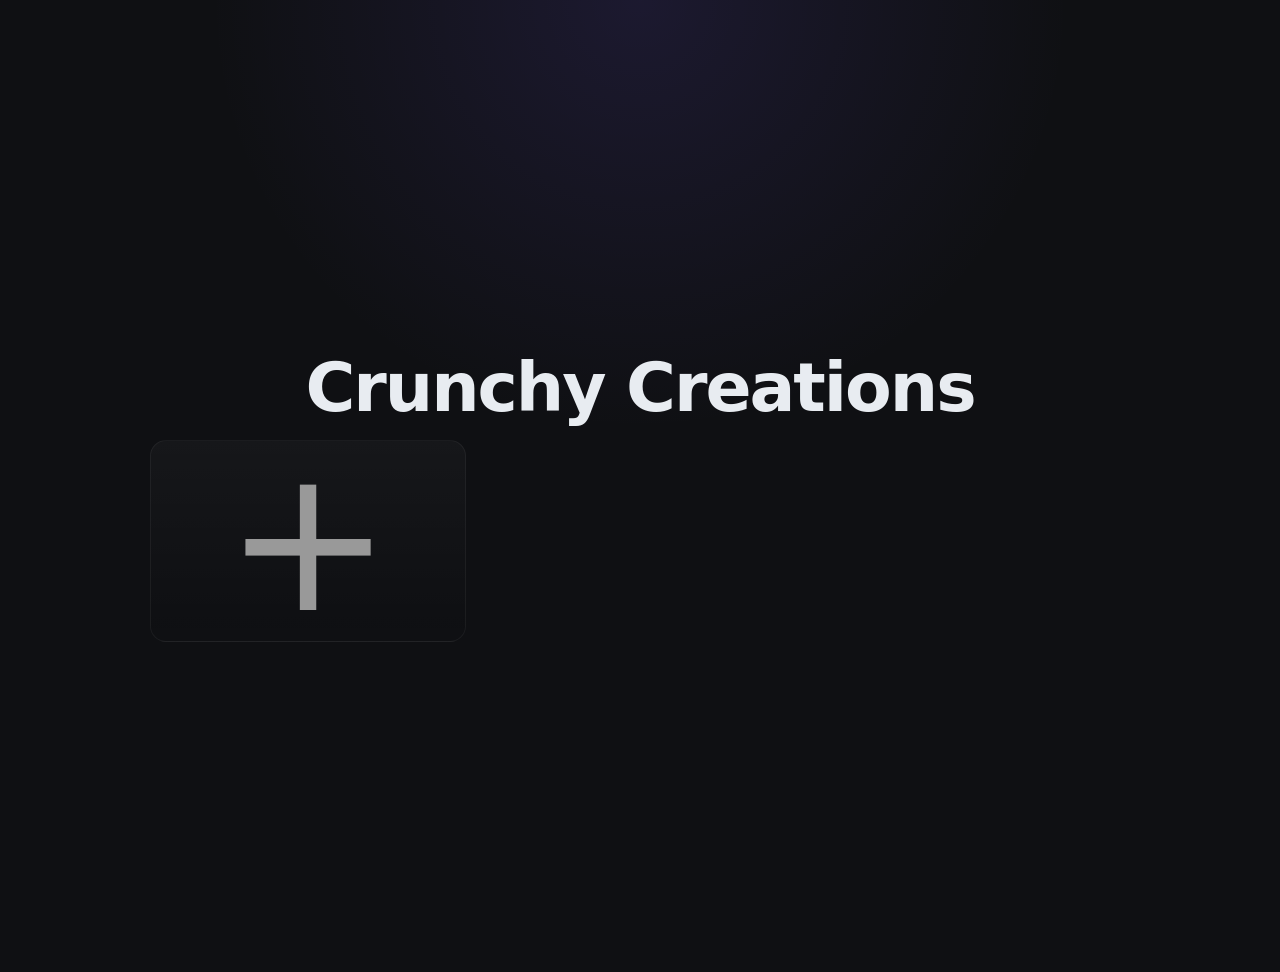
==== commit 09be40b6: "Change name" ====
--- a/index.html
+++ b/index.html
@@ -3,7 +3,7 @@
   <head>
     <meta charset="UTF-8" />
     <meta name="viewport" content="width=device-width, initial-scale=1.0" />
-    <title>Masonmation Studio</title>
+    <title>Crunchy Creations Studio</title>
     <link rel="stylesheet" href="styles.css" />
   </head>
   <body>
@@ -11,7 +11,7 @@
       <div class="home-container">
         <header class="home-header">
           <div>
-            <h1>Masonmation</h1>
+            <h1>Crunchy Creations</h1>
           </div>
         </header>
 
--- a/styles.css
+++ b/styles.css
@@ -1,91 +1,312 @@
-:root{color-scheme:dark;--bg:#0f1013;--panel:rgba(255,255,255,.03);--border:rgba(255,255,255,.08);--text:#e8ecf1;--muted:rgba(234,238,241,.72);--accent:#7a5cff}
-*{box-sizing:border-box}
-html,body{margin:0;min-height:100%;background:radial-gradient(circle at top,rgba(122,92,255,.12),transparent 37%),var(--bg);color:var(--text);font:400 16px/1.5 system-ui,sans-serif}
-body{padding:24px}
-button,input{font:inherit;color:inherit}
-button{border:1px solid var(--border);background:rgba(255,255,255,.04);border-radius:16px;padding:12px 14px;cursor:pointer;transition:transform .18s ease,border-color .18s ease,background .18s ease}
-button:hover:not(:disabled){transform:translateY(-1px);border-color:rgba(122,92,255,.35)}
-button.primary{background:rgba(122,92,255,.96);border-color:rgba(122,92,255,.9);color:#fff}
-button:disabled{opacity:.45;cursor:not-allowed}
-header,footer{display:flex;flex-wrap:wrap;align-items:center;justify-content:space-between;gap:18px;max-width:1360px;margin:0 auto}
-.brand{display:grid;gap:6px}
-.brand h1,.brand span{margin:0}
-.brand h1{font-size:1.35rem;letter-spacing:-.03em}
-.metric strong{font-size:1rem}
-.toolbar{display:flex;flex-wrap:wrap;gap:10px;width:min(100%,520px)}
-main{display:grid;grid-template-columns:1.6fr .9fr;gap:20px;max-width:1360px;margin:24px auto 0}
-.studio-panel,.panel-group,.timeline-shell{background:var(--panel);border:1px solid var(--border);border-radius:24px}
-.studio-panel{padding:18px}
-.canvas-shell{width:100%;aspect-ratio:16/9;border-radius:20px;overflow:hidden;background:#090909;display:grid;place-items:center}
-#studioCanvas{width:100%;height:100%;display:block}
-aside{display:grid;gap:18px;min-height:640px}
-.panel-group{padding:0;display:block}
-.panel-group summary{list-style:none;cursor:pointer;padding:18px;display:flex;align-items:center;justify-content:space-between;border-radius:18px}
-.panel-group summary h2{margin:0;color:var(--muted);font-size:1rem}
-.panel-group summary::-webkit-details-marker{display:none}
-.panel-group .panel-body{padding:0 18px 18px;display:grid;gap:16px}
-.panel-group[open] summary{border-bottom:1px solid var(--border)}
-.panel-group h2{margin:0;color:var(--muted);font-size:1rem}
-.brush-list,.color-palette,.timeline-buttons,.timeline-fps-controls,.frame-actions{display:grid;gap:10px}
-.brush-list{grid-template-columns:1fr}
-.brush-button{display:grid;gap:8px;padding:16px;border-radius:18px;text-align:left;background:rgba(255,255,255,.02)}
-.brush-button small{color:rgba(234,238,241,.74);font-size:.85rem}
-.brush-button.active,.brush-button:hover{border-color:rgba(122,92,255,.45);transform:translateY(-1px)}
-label{display:flex;justify-content:space-between;gap:12px;font-size:.95rem;color:var(--text)}
-input[type=range],input[type=color]{width:100%;background:transparent;border:none;outline:none}
-input[type=range]{accent-color:var(--accent);height:20px}
-.slider-row{display:grid;gap:10px}
-.color-palette{grid-template-columns:repeat(6,minmax(0,1fr))}
-.color-swatch{width:100%;aspect-ratio:1/1;border-radius:14px;border:2px solid rgba(255,255,255,.1);cursor:pointer;transition:transform .15s ease,border-color .15s ease}
-.color-swatch:hover,.color-swatch.active{border-color:rgba(255,255,255,.36);transform:translateY(-1px)}
-.status-row{display:grid;gap:10px;padding:16px;border-radius:18px;background:rgba(255,255,255,.03);border:1px solid rgba(255,255,255,.06)}
-.status-row span{display:flex;justify-content:space-between;gap:12px;color:rgba(234,238,241,.78);font-size:.93rem}
-.status-row strong{color:var(--text);font-weight:700}
-.timeline-shell{padding:18px}
-.timeline-controls{display:grid;grid-template-columns:1fr 1fr auto;gap:14px;align-items:center}
-.timeline-buttons,.timeline-fps-controls{display:flex;flex-wrap:wrap;gap:10px;align-items:center}
-.timeline-controls button{min-width:100px}
-.timeline-controls input[type=range]{padding:0}
-.frame-actions{display:flex;gap:10px}
-.frame-actions button.small{min-width:100px}
-.frame-deck{display:grid;grid-auto-flow:column;grid-auto-columns:minmax(120px,1fr);gap:14px;overflow-x:auto;padding-bottom:8px;scrollbar-width:thin;scrollbar-color:rgba(122,92,255,.5) transparent}
-.frame-deck::-webkit-scrollbar{height:10px}
-.frame-deck::-webkit-scrollbar-thumb{background:rgba(122,92,255,.45);border-radius:999px}
-.frame-sequence-header{display:flex;justify-content:space-between;align-items:center;gap:12px;padding:0 10px}
-.frame-sequence-header h2,.frame-sequence-header .frame-note{margin:0;color:rgba(234,238,241,.72);font-size:.95rem}
-.frame-card{min-width:120px;padding:14px;border-radius:18px;border:1px solid rgba(255,255,255,.08);background:#121212;display:grid;gap:12px}
-.frame-card.active{border-color:var(--accent);background:linear-gradient(180deg,rgba(122,92,255,.14),rgba(17,17,18,.92))}
-.frame-card button{all:unset;display:block;width:100%;color:var(--text);font-weight:700;font-size:.95rem;cursor:pointer}
-.frame-thumb{width:100%;aspect-ratio:16/9;border-radius:14px;overflow:hidden;background:#090909;display:grid;place-items:center}
-.frame-thumb canvas{width:100%;height:100%;display:block}
-@media(max-width:1200px){main{grid-template-columns:1fr}aside{min-height:auto}}
-@media(max-width:760px){body{padding:14px}header,footer{flex-direction:column;align-items:stretch}.toolbar,.timeline-controls{width:100%;grid-template-columns:1fr}.frame-deck{grid-auto-columns:minmax(140px,1fr)}}
-
-/* Home page styles */
-#homeProjects{display:grid;grid-template-columns:repeat(auto-fill,minmax(220px,1fr));gap:14px}
-.home-main{min-height:100vh;display:flex;align-items:center;justify-content:center;padding:48px}
-.home-container{max-width:980px;width:min(100%,980px);display:grid;gap:18px;margin:0 auto;text-align:center}
-header.home-header{display:grid;gap:10px;justify-items:center}
-.home-header h1{font-size:4.25rem;margin:0;letter-spacing:-.03em;line-height:1}
-.home-header p{font-size:1.25rem;color:var(--muted);margin:0;max-width:720px}
-#homeControls{display:flex;flex-wrap:wrap;gap:14px;justify-content:center;margin-top:18px}
-#homeControls button{font-size:1.1rem;padding:14px 18px}
-.button{display:inline-block;text-decoration:none;padding:12px 18px;border-radius:14px;border:1px solid var(--border);background:rgba(255,255,255,.04);color:inherit}
-.button.primary{background:var(--accent);border-color:rgba(122,92,255,.9);color:#fff}
-
-#homeProjects{display:grid;grid-template-columns:repeat(auto-fill,minmax(240px,1fr));gap:16px}
-.project-card{background:linear-gradient(180deg,rgba(255,255,255,.03),transparent);border:1px solid rgba(255,255,255,.05);border-radius:16px;overflow:hidden;display:flex;flex-direction:column}
-.project-thumb{width:100%;aspect-ratio:16/9;background:#0a0a0a;display:block;overflow:hidden}
-.project-thumb img{width:100%;height:100%;object-fit:cover;display:block}
-.project-card .project-info{padding:14px;display:flex;flex-direction:column;gap:6px}
-.project-card .project-info h3{margin:0;font-size:1.15rem}
-.project-card .project-info small{color:var(--muted);font-size:.92rem}
-.project-card .project-actions{display:flex;gap:10px;padding:12px;border-top:1px solid rgba(255,255,255,.06);background:linear-gradient(180deg,transparent,rgba(0,0,0,.03))}
-.project-card button,.project-card a.button{border-radius:12px;padding:10px 12px;border:1px solid rgba(255,255,255,.08);background:transparent;color:var(--text);cursor:pointer;font-size:1rem}
-.project-card button.primary,.project-card a.button.primary{background:var(--accent);border-color:rgba(122,92,255,.9);color:#fff}
-
-/* Home controls */
-#homeControls button{padding:12px 14px;border-radius:14px;border:1px solid var(--border);background:rgba(255,255,255,.04)}
-#homeControls button:hover{border-color:var(--accent)}
-
-@media(max-width:760px){#homeProjects{grid-template-columns:repeat(auto-fill,minmax(160px,1fr))}}
+/* 1. GLOBAL VARIABLES, RESETS & BASE THEME */
+:root {
+  color-scheme: dark;
+  --bg: #0f1013;
+  --panel: rgba(255, 255, 255, .03);
+  --border: rgba(255, 255, 255, .08);
+  --text: #e8ecf1;
+  --muted: rgba(234, 238, 241, .72);
+  --accent: #7a5cff;
+}
+
+* { box-sizing: border-box; }
+
+html, body {
+  margin: 0;
+  min-height: 100%;
+  background: radial-gradient(circle at top, rgba(122, 92, 255, .12), transparent 37%), var(--bg);
+  color: var(--text);
+  font: 400 16px/1.5 system-ui, sans-serif;
+}
+
+body { padding: 24px; }
+button, input { font: inherit; color: inherit; }
+
+
+/* 2. SHARED COMPONENTS & INTERACTION EMULATION */
+button {
+  border: 1px solid var(--border);
+  background: rgba(255, 255, 255, .04);
+  border-radius: 16px;
+  padding: 12px 14px;
+  cursor: pointer;
+  transition: transform .18s ease, border-color .18s ease, background .18s ease;
+}
+
+button:hover:not(:disabled) {
+  transform: translateY(-1px);
+  border-color: rgba(122, 92, 255, .35);
+}
+
+button.primary, .button.primary, .project-card button.primary, .project-card a.button.primary {
+  background: rgba(122, 92, 255, .96);
+  border-color: rgba(122, 92, 255, .9);
+  color: #fff;
+}
+
+button:disabled { opacity: .45; cursor: not-allowed; }
+
+input[type=range], input[type=color] {
+  width: 100%;
+  background: transparent;
+  border: none;
+  outline: none;
+}
+
+input[type=checkbox] {
+  width: auto;
+  accent-color: var(--accent);
+}
+
+input[type=range] { accent-color: var(--accent); height: 20px; }
+label, .status-row span { display: flex; justify-content: space-between; gap: 12px; font-size: .95rem; color: var(--text); }
+.slider-row, .brand, .status-row { display: grid; gap: 10px; }
+
+
+/* 3. CORE APP WIREFRAME & CONTAINER SHELLS */
+header, footer {
+  display: flex;
+  flex-wrap: wrap;
+  align-items: center;
+  justify-content: space-between;
+  gap: 18px;
+  max-width: 1920px;
+  margin: 0 auto;
+}
+
+.brand h1, .brand span, .panel-group h2, .panel-group summary h2, .frame-sequence-header h2, .frame-sequence-header .frame-note, .home-header h1, .home-header p, .project-card .project-info h3 { margin: 0; }
+.brand h1 { font-size: 1.35rem; letter-spacing: -.03em; }
+.metric strong { font-size: 1rem; }
+.toolbar { display: flex; flex-wrap: wrap; gap: 10px; width: min(100%, 520px); }
+
+main {
+  display: grid;
+  grid-template-columns: 1.6fr .9fr;
+  gap: 20px;
+  max-width: 1920px;
+  margin: 24px auto 0;
+}
+
+.studio-panel, .panel-group, .timeline-shell {
+  background: var(--panel);
+  border: 1px solid var(--border);
+  border-radius: 24px;
+}
+
+.timeline-shell { width: 100%; }
+
+
+/* 4. CANVAS REGION & CONTROL SIDEBAR */
+.studio-panel, .timeline-shell { padding: 18px; }
+
+.canvas-shell, .frame-thumb, .project-thumb {
+  width: 100%;
+  aspect-ratio: 16/9;
+  border-radius: 20px;
+  overflow: hidden;
+  background: #fff;
+  display: grid;
+  place-items: center;
+}
+
+.canvas-shell { position: relative; }
+
+#onionCanvas {
+  position: absolute;
+  top: 0;
+  left: 0;
+  width: 100%;
+  height: 100%;
+  display: block;
+  background: transparent;
+  z-index: 0;
+  pointer-events: none;
+}
+
+#studioCanvas {
+  position: absolute;
+  top: 0;
+  left: 0;
+  width: 100%;
+  height: 100%;
+  display: block;
+  background: transparent;
+  z-index: 1;
+}
+
+.frame-thumb canvas, .project-thumb img { width: 100%; height: 100%; display: block; background: #fff; }
+aside { display: grid; gap: 18px; min-height: 640px; }
+.panel-group { padding: 0; display: block; }
+
+.panel-group summary {
+  list-style: none;
+  cursor: pointer;
+  padding: 18px;
+  display: flex;
+  align-items: center;
+  justify-content: space-between;
+  border-radius: 18px;
+}
+
+.panel-group summary h2, .panel-group h2 { color: var(--muted); font-size: 1rem; }
+.panel-group summary::-webkit-details-marker { display: none; }
+.panel-group .panel-body { padding: 0 18px 18px; display: grid; gap: 16px; }
+.panel-group[open] summary { border-bottom: 1px solid var(--border); }
+
+
+/* 5. SELECTION UTILITIES (BRUSHES & COLORS) */
+.brush-list, .color-palette, .timeline-buttons, .timeline-fps-controls, .frame-actions { display: grid; gap: 10px; }
+.brush-list { grid-template-columns: 1fr; }
+
+.brush-button {
+  display: grid;
+  gap: 8px;
+  padding: 16px;
+  border-radius: 18px;
+  text-align: left;
+  background: rgba(255, 255, 255, .02);
+}
+
+.brush-button small { color: rgba(234, 238, 241, .74); font-size: .85rem; }
+.brush-button.active, .brush-button:hover { border-color: rgba(122, 92, 255, .45); transform: translateY(-1px); }
+.color-palette { grid-template-columns: repeat(6, minmax(0, 1fr)); }
+
+.color-swatch {
+  width: 100%;
+  aspect-ratio: 1/1;
+  border-radius: 14px;
+  border: 2px solid rgba(255, 255, 255, .1);
+  cursor: pointer;
+  transition: transform .15s ease, border-color .15s ease;
+}
+
+.color-swatch:hover, .color-swatch.active { border-color: rgba(255, 255, 255, .36); transform: translateY(-1px); }
+
+.status-row {
+  padding: 16px;
+  border-radius: 18px;
+  background: rgba(255, 255, 255, .03);
+  border: 1px solid rgba(255, 255, 255, .06);
+}
+
+.status-row span { color: rgba(234, 238, 241, .78); font-size: .93rem; }
+.status-row strong { color: var(--text); font-weight: 700; }
+
+
+/* 6. TIMELINE ENGINE MODULE */
+.timeline-controls, .timeline-buttons, .timeline-fps-controls, .frame-actions { display: flex; flex-wrap: wrap; gap: 14px; align-items: center; }
+.timeline-controls { justify-content: space-between; }
+.timeline-buttons, .timeline-fps-controls { gap: 10px; }
+.timeline-controls button, .frame-actions button.small { min-width: 100px; }
+.timeline-controls input[type=range] { padding: 0; }
+.frame-actions { gap: 10px; flex-wrap: nowrap; }
+.frame-sequence-header { display: flex; justify-content: space-between; align-items: center; gap: 12px; padding: 12px 10px 0; }
+.frame-sequence-header h2, .frame-sequence-header .frame-note { color: rgba(234, 238, 241, .72); font-size: .95rem; }
+
+
+/* 7. KEYFRAME DECK GALLERY COMPONENTS */
+.frame-deck {
+  display: grid;
+  grid-auto-flow: column;
+  grid-auto-columns: minmax(130px, 1fr);
+  gap: 14px;
+  overflow-x: auto;
+  padding: 8px 0;
+  scrollbar-width: thin;
+  scrollbar-color: rgba(122, 92, 255, .5) transparent;
+  contain: content;
+}
+
+.frame-deck::-webkit-scrollbar { height: 10px; }
+.frame-deck::-webkit-scrollbar-thumb { background: rgba(122, 92, 255, .45); border-radius: 999px; }
+
+.frame-card {
+  min-width: 130px;
+  padding: 14px;
+  border-radius: 18px;
+  border: 1px solid rgba(255, 255, 255, .08);
+  background: #121212;
+  display: grid;
+  gap: 12px;
+}
+
+.frame-card.active {
+  border-color: var(--accent);
+  background: linear-gradient(180deg, rgba(122, 92, 255, .14), rgba(17, 17, 18, .92));
+}
+
+.frame-card > button {
+  all: unset;
+  display: block;
+  width: 100%;
+  color: var(--text);
+  font-weight: 700;
+  font-size: .95rem;
+  cursor: pointer;
+}
+
+.frame-thumb { border-radius: 14px; }
+.frame-card .frame-actions { display: flex; gap: 6px; width: 100%; }
+
+.frame-card .frame-actions button.small {
+  all: unset;
+  flex: 1;
+  background: rgba(255, 255, 255, 0.05);
+  border: 1px solid rgba(255, 255, 255, 0.08);
+  padding: 6px 4px;
+  font-size: 0.8rem;
+  font-weight: 500;
+  border-radius: 10px;
+  text-align: center;
+  cursor: pointer;
+  min-width: 0;
+  transition: background 0.15s ease;
+}
+
+.frame-card .frame-actions button.small:hover { background: rgba(122, 92, 255, 0.25); border-color: rgba(122, 92, 255, 0.4); }
+
+
+/* 8. WELCOME RECEPTION & PROJECT CARD CONTROLS */
+.home-main { min-height: 100vh; display: flex; align-items: center; justify-content: center; padding: 48px; }
+.home-container { max-width: 980px; width: min(100%, 980px); display: grid; gap: 18px; margin: 0 auto; text-align: center; }
+header.home-header { display: grid; gap: 10px; justify-items: center; }
+.home-header h1 { font-size: 4.25rem; letter-spacing: -.03em; line-height: 1; }
+.home-header p { font-size: 1.25rem; color: var(--muted); max-width: 720px; }
+#homeControls { display: flex; flex-wrap: wrap; gap: 14px; justify-content: center; margin-top: 18px; }
+#homeControls button { font-size: 1.1rem; padding: 14px 18px; border-radius: 14px; border: 1px solid var(--border); background: rgba(255, 255, 255, .04); }
+#homeControls button:hover { border-color: var(--accent); }
+
+.button {
+  display: inline-block;
+  text-decoration: none;
+  padding: 12px 18px;
+  border-radius: 14px;
+  border: 1px solid var(--border);
+  background: rgba(255, 255, 255, .04);
+  color: inherit;
+}
+
+#homeProjects { display: grid; grid-template-columns: repeat(auto-fill, minmax(240px, 1fr)); gap: 16px; }
+.project-card { background: linear-gradient(180deg, rgba(255, 255, 255, .03), transparent); border: 1px solid rgba(255, 255, 255, .05); border-radius: 16px; overflow: hidden; display: flex; flex-direction: column; }
+.project-thumb img { object-fit: cover; }
+.project-card .project-info { padding: 14px; display: flex; flex-direction: column; gap: 6px; }
+.project-card .project-info h3 { font-size: 1.15rem; }
+.project-card .project-info small { color: var(--muted); font-size: .92rem; }
+.project-card .project-actions { display: flex; gap: 10px; padding: 12px; border-top: 1px solid rgba(255, 255, 255, .06); background: linear-gradient(180deg, transparent, rgba(0, 0, 0, .03)); }
+
+.project-card button, .project-card a.button { border-radius: 12px; padding: 10px 12px; border: 1px solid rgba(255, 255, 255, .08); background: transparent; color: var(--text); cursor: pointer; font-size: 1rem; }
+
+
+/* 9. RESPONSIVE LAYER BREAKPOINTS */
+@media (max-width: 1200px) {
+  main { grid-template-columns: 1fr; }
+  aside { min-height: auto; }
+}
+
+@media (max-width: 760px) {
+  body { padding: 14px; }
+  header, footer { flex-direction: column; align-items: stretch; }
+  .toolbar, .timeline-controls { width: 100%; grid-template-columns: 1fr; }
+  .frame-deck { grid-auto-columns: minmax(140px, 1fr); }
+  #homeProjects { grid-template-columns: repeat(auto-fill, minmax(160px, 1fr)); }
+}
